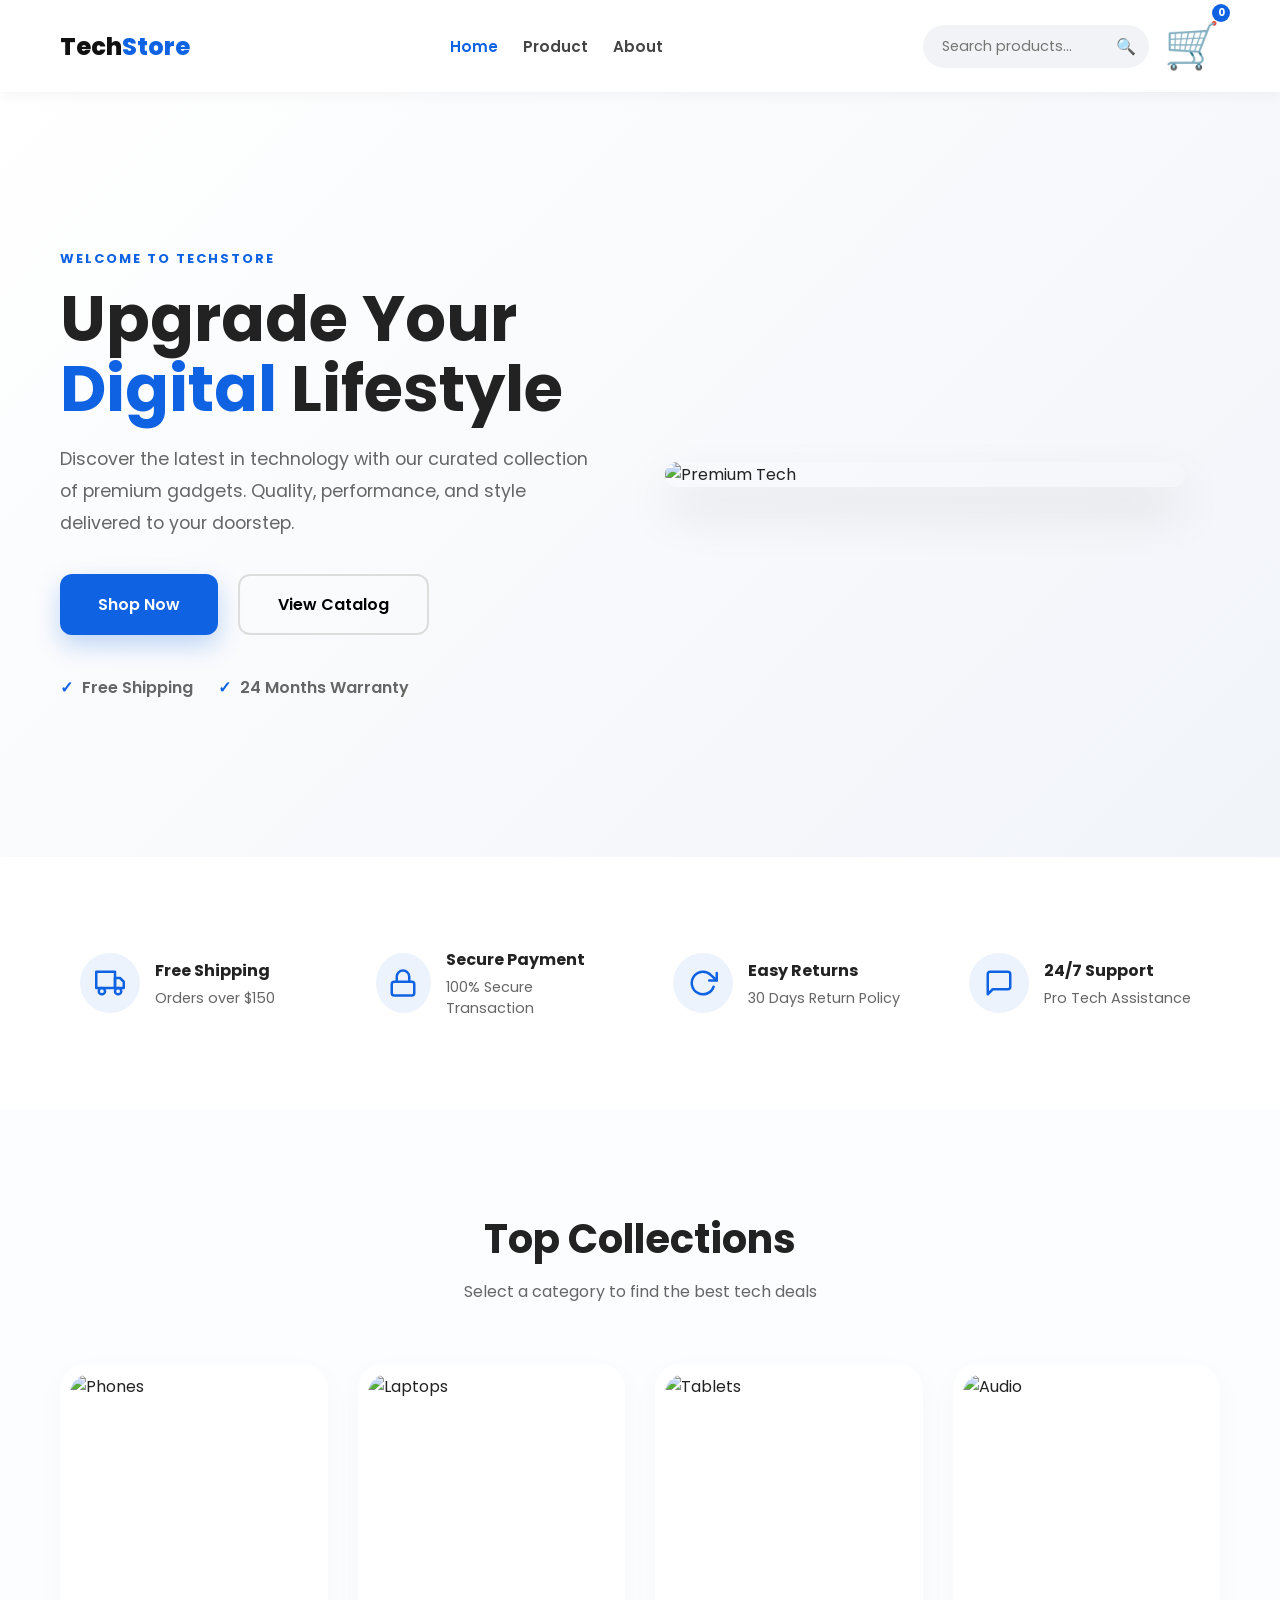
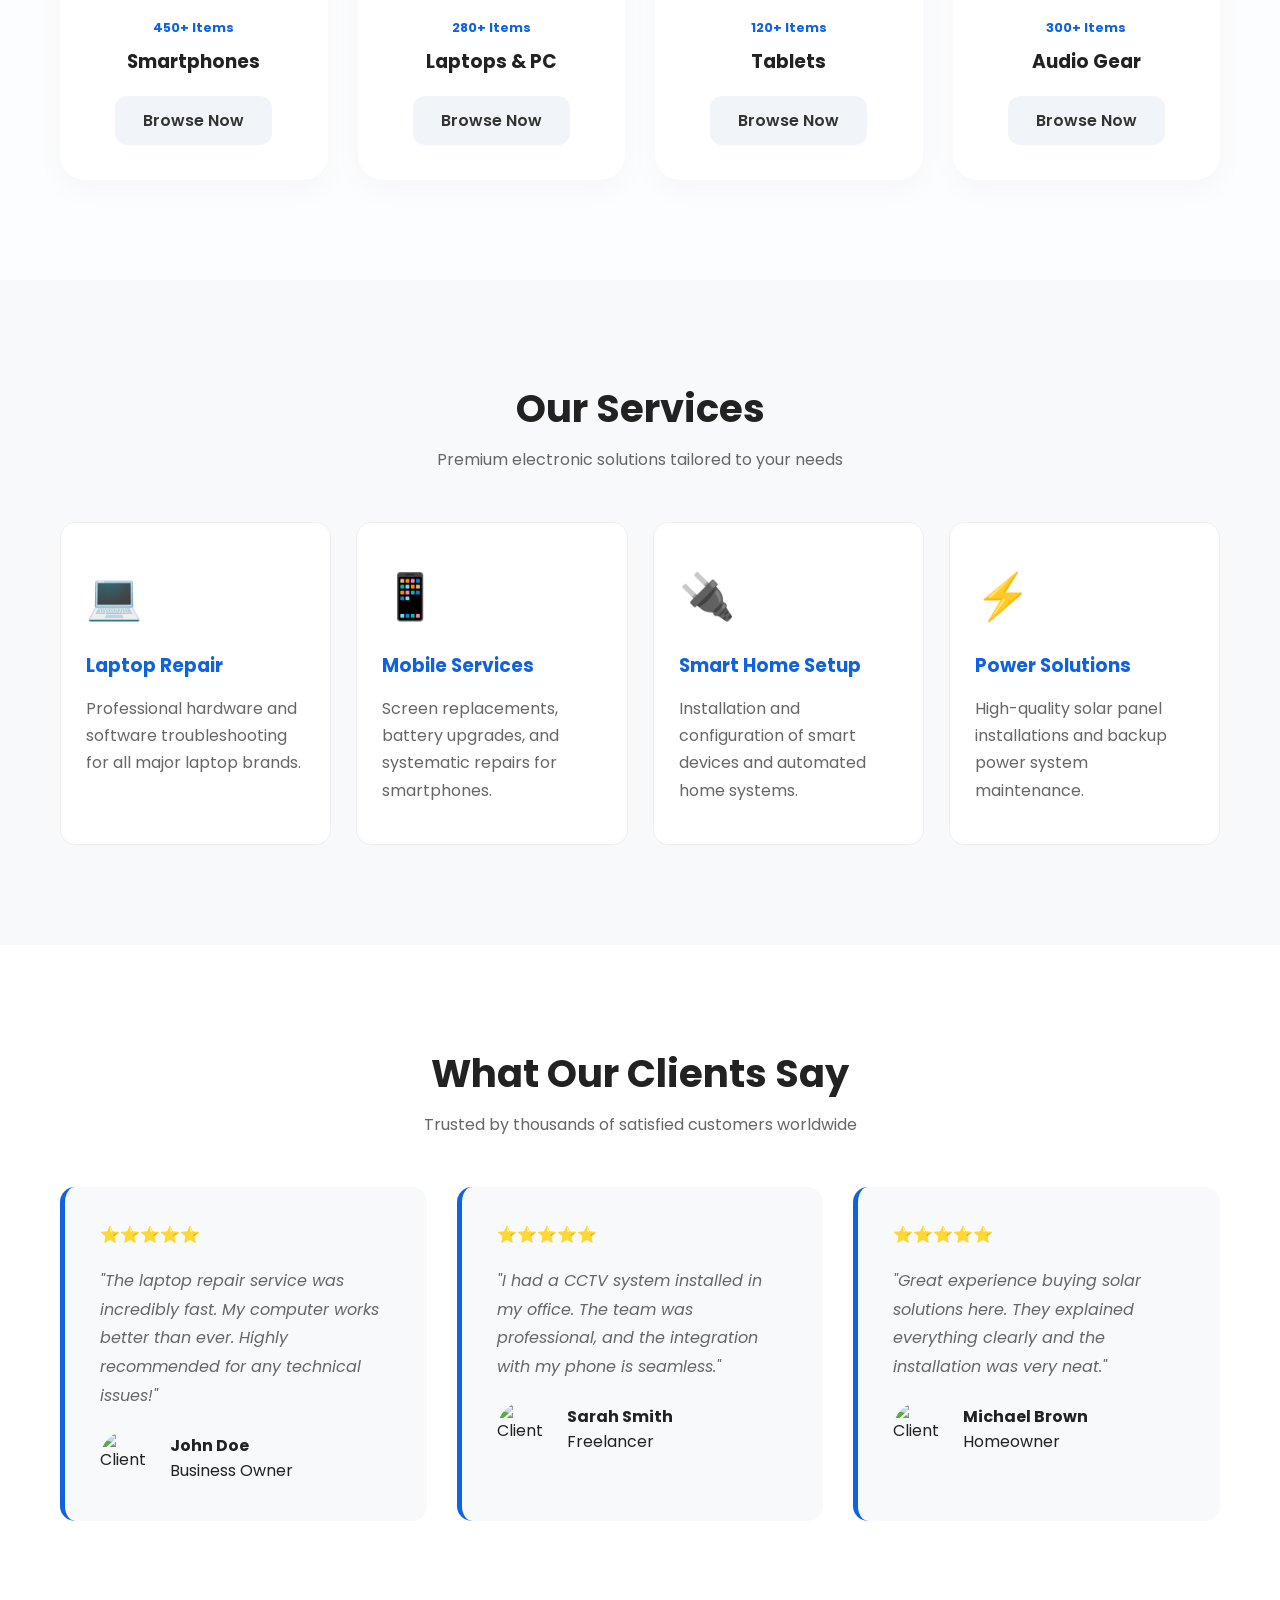
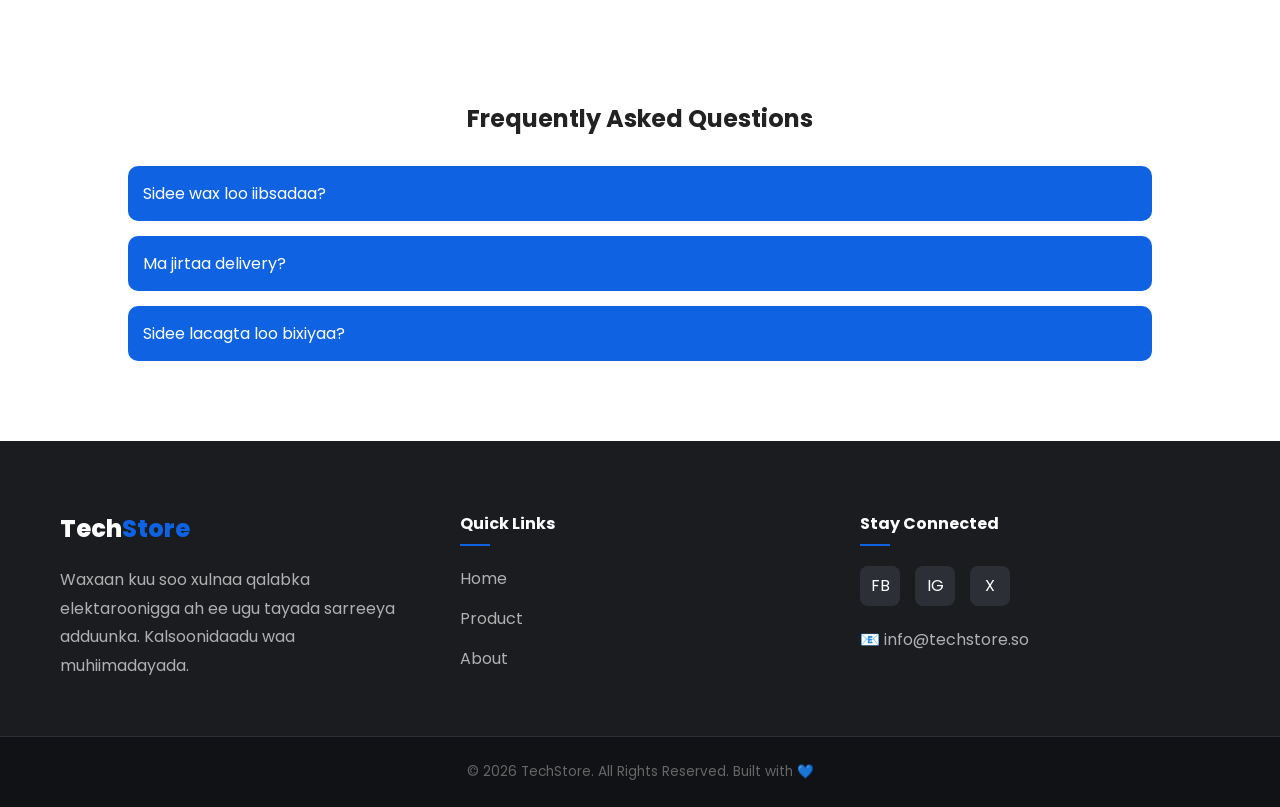
==== index.html @ 56c083ce "first project" ====
<!DOCTYPE html>
<html lang="en">
<head>
    <meta charset="UTF-8">
    <meta name="viewport" content="width=device-width, initial-scale=1.0">
    <title>Electro</title>
    <link rel="stylesheet" href="https://cdnjs.cloudflare.com/ajax/libs/font-awesome/7.0.1/css/all.min.css" integrity="sha512-2SwdPD6INVrV/lHTZbO2nodKhrnDdJK9/kg2XD1r9uGqPo1cUbujc+IYdlYdEErWNu69gVcYgdxlmVmzTWnetw==" crossorigin="anonymous" referrerpolicy="no-referrer" />
    <link rel="stylesheet" href="style.css">
</head>
<body>
    
    <!-- MAIN HEADER SECTION -->
<header class="site-header">
    <div class="container header-wrapper">
        
        <!-- Logo -->
        <div class="logo">
            <a href="#">Tech<span>Store</span></a>
        </div>

        <!-- Navigation Menu -->
        <nav class="main-nav">
            <ul class="nav-menu">
                <li><a href="index.html" class="active">Home</a></li>
                <li><a href="product.html">Product</a></li>
                <li><a href="about.html">About</a></li>
            </ul>
        </nav>

        <!-- Search and Cart Area -->
        <div class="header-actions">
            <div class="search-bar">
                <input type="text" placeholder="Search products...">
                <button type="submit" class="search-btn">🔍</button>
            </div>
            
            <a href="#" class="cart-icon">
                <span class="icon">🛒</span>
                <span class="cart-count">0</span>
            </a>
        </div>

    </div>
</header>


    <!-- HOME PAGE HERO SECTION -->
<div class="home-hero">
    <div class="container">
        <div class="hero-wrapper">
            <!-- Dhinaca Qoraalka -->
            <div class="hero-text">
                <span class="top-label">Welcome to TechStore</span>
                <h1>Upgrade Your <span class="accent">Digital</span> Lifestyle</h1>
                <p>Discover the latest in technology with our curated collection of premium gadgets. Quality, performance, and style delivered to your doorstep.</p>
                
                <div class="hero-btns">
                    <button class="btn-main">Shop Now</button>
                    <button class="btn-outline">View Catalog</button>
                </div>

                <div class="hero-features">
                    <div class="feat-item"><span>✓</span> Free Shipping</div>
                    <div class="feat-item"><span>✓</span> 24 Months Warranty</div>
                </div>
            </div>

            <!-- Dhinaca Sawirka -->
            <div class="hero-visual">
                <div class="image-bg-blob"></div>
                <img src="https://images.unsplash.com/photo-1496181133206-80ce9b88a853?auto=format&fit=crop&w=800&q=80" alt="Premium Tech" class="main-hero-img">
            </div>
        </div>
    </div>
</div>

   <!-- FEATURES SECTION -->
<section class="features-section">
    <div class="container">
        <div class="features-wrapper">
            
            <!-- Feature 1 -->
            <div class="feature-item">
                <div class="f-icon">
                    <svg viewBox="0 0 24 24" width="30" height="30" stroke="currentColor" stroke-width="2" fill="none" stroke-linecap="round" stroke-linejoin="round"><rect x="1" y="3" width="15" height="13"></rect><polygon points="16 8 20 8 23 11 23 16 16 16 16 8"></polygon><circle cx="5.5" cy="18.5" r="2.5"></circle><circle cx="18.5" cy="18.5" r="2.5"></circle></svg>
                </div>
                <div class="f-text">
                    <h4>Free Shipping</h4>
                    <p>Orders over $150</p>
                </div>
            </div>

            <!-- Feature 2 -->
            <div class="feature-item">
                <div class="f-icon">
                    <svg viewBox="0 0 24 24" width="30" height="30" stroke="currentColor" stroke-width="2" fill="none" stroke-linecap="round" stroke-linejoin="round"><rect x="3" y="11" width="18" height="11" rx="2" ry="2"></rect><path d="M7 11V7a5 5 0 0 1 10 0v4"></path></svg>
                </div>
                <div class="f-text">
                    <h4>Secure Payment</h4>
                    <p>100% Secure Transaction</p>
                </div>
            </div>

            <!-- Feature 3 -->
            <div class="feature-item">
                <div class="f-icon">
                    <svg viewBox="0 0 24 24" width="30" height="30" stroke="currentColor" stroke-width="2" fill="none" stroke-linecap="round" stroke-linejoin="round"><polyline points="23 4 23 10 17 10"></polyline><path d="M20.49 15a9 9 0 1 1-2.12-9.36L23 10"></path></svg>
                </div>
                <div class="f-text">
                    <h4>Easy Returns</h4>
                    <p>30 Days Return Policy</p>
                </div>
            </div>

            <!-- Feature 4 -->
            <div class="feature-item">
                <div class="f-icon">
                    <svg viewBox="0 0 24 24" width="30" height="30" stroke="currentColor" stroke-width="2" fill="none" stroke-linecap="round" stroke-linejoin="round"><path d="M21 15a2 2 0 0 1-2 2H7l-4 4V5a2 2 0 0 1 2-2h14a2 2 0 0 1 2 2z"></path></svg>
                </div>
                <div class="f-text">
                    <h4>24/7 Support</h4>
                    <p>Pro Tech Assistance</p>
                </div>
            </div>

        </div>
    </div>
</section>

     <!-- shope by catagores -->

     

       

     <!-- feuture products -->

<!-- PREMIUM CATEGORIES SECTION -->
<section class="premium-cats">
    <div class="container">
        <div class="cat-title-area">
            <h2 class="main-title">Top Collections</h2>
            <p>Select a category to find the best tech deals</p>
        </div>

        <div class="cat-grid-modern">
            <!-- Category 1 -->
            <div class="cat-glass-card">
                <div class="cat-img-wrap">
                    <img src="https://images.unsplash.com/photo-1511707171634-5f897ff02aa9?auto=format&fit=crop&w=500&q=80" alt="Phones">
                </div>
                <div class="cat-details">
                    <span class="cat-count">450+ Items</span>
                    <h3>Smartphones</h3>
                    <a href="#" class="cat-action-btn">Browse Now</a>
                </div>
            </div>

            <!-- Category 2 -->
            <div class="cat-glass-card active">
                <div class="cat-img-wrap">
                    <img src="https://images.unsplash.com/photo-1496181133206-80ce9b88a853?auto=format&fit=crop&w=500&q=80" alt="Laptops">
                </div>
                <div class="cat-details">
                    <span class="cat-count">280+ Items</span>
                    <h3>Laptops & PC</h3>
                    <a href="#" class="cat-action-btn">Browse Now</a>
                </div>
            </div>

            <!-- Category 3 -->
            <div class="cat-glass-card">
                <div class="cat-img-wrap">
                    <img src="https://images.unsplash.com/photo-1544244015-0df4b3ffc6b0?auto=format&fit=crop&w=500&q=80" alt="Tablets">
                </div>
                <div class="cat-details">
                    <span class="cat-count">120+ Items</span>
                    <h3>Tablets</h3>
                    <a href="#" class="cat-action-btn">Browse Now</a>
                </div>
            </div>

            <!-- Category 4 -->
            <div class="cat-glass-card">
                <div class="cat-img-wrap">
                    <img src="https://images.unsplash.com/photo-1505740420928-5e560c06d30e?auto=format&fit=crop&w=500&q=80" alt="Audio">
                </div>
                <div class="cat-details">
                    <span class="cat-count">300+ Items</span>
                    <h3>Audio Gear</h3>
                    <a href="#" class="cat-action-btn">Browse Now</a>
                </div>
            </div>
        </div>
    </div>
</section>

     <!-- services -->
      <section class="services-section">
    <div class="container">
        <h2 class="section-title">Our Services</h2>
        <p class="section-subtitle">Premium electronic solutions tailored to your needs</p>

        <div class="services-grid">
            <!-- Service 1 -->
            <div class="service-card">
                <div class="icon">💻</div>
                <h3>Laptop Repair</h3>
                <p>Professional hardware and software troubleshooting for all major laptop brands.</p>
            </div>

            <!-- Service 2 -->
            <div class="service-card">
                <div class="icon">📱</div>
                <h3>Mobile Services</h3>
                <p>Screen replacements, battery upgrades, and systematic repairs for smartphones.</p>
            </div>

            <!-- Service 3 -->
            <div class="service-card">
                <div class="icon">🔌</div>
                <h3>Smart Home Setup</h3>
                <p>Installation and configuration of smart devices and automated home systems.</p>
            </div>

            <!-- Service 4 -->
            <div class="service-card">
                <div class="icon">⚡</div>
                <h3>Power Solutions</h3>
                <p>High-quality solar panel installations and backup power system maintenance.</p>
            </div>
        </div>
    </div>
</section>

 <!-- testmonials -->
  <section class="testimonials-section">
    <div class="container">
        <h2 class="section-title">What Our Clients Say</h2>
        <p class="section-subtitle">Trusted by thousands of satisfied customers worldwide</p>

        <div class="testimonials-grid">
            <!-- Testimonial 1 -->
            <div class="testimonial-card">
                <div class="stars">⭐⭐⭐⭐⭐</div>
                <p class="feedback">"The laptop repair service was incredibly fast. My computer works better than ever. Highly recommended for any technical issues!"</p>
                <div class="client-info">
                    <img src="https://ui-avatars.com/api/?name=John+Doe&background=0d6efd&color=fff" alt="Client">
                    <div>
                        <h4>John Doe</h4>
                        <span>Business Owner</span>
                    </div>
                </div>
            </div>

            <!-- Testimonial 2 -->
            <div class="testimonial-card">
                <div class="stars">⭐⭐⭐⭐⭐</div>
                <p class="feedback">"I had a CCTV system installed in my office. The team was professional, and the integration with my phone is seamless."</p>
                <div class="client-info">
                    <img src="https://ui-avatars.com/api/?name=Sarah+Smith&background=0d6efd&color=fff" alt="Client">
                    <div>
                        <h4>Sarah Smith</h4>
                        <span>Freelancer</span>
                    </div>
                </div>
            </div>

            <!-- Testimonial 3 -->
            <div class="testimonial-card">
                <div class="stars">⭐⭐⭐⭐⭐</div>
                <p class="feedback">"Great experience buying solar solutions here. They explained everything clearly and the installation was very neat."</p>
                <div class="client-info">
                    <img src="https://ui-avatars.com/api/?name=Michael+Brown&background=0d6efd&color=fff" alt="Client">
                    <div>
                        <h4>Michael Brown</h4>
                        <span>Homeowner</span>
                    </div>
                </div>
            </div>
        </div>
    </div>
</section>


     <!-- FAQ -->

     <section class="faq">
  <h2>Frequently Asked Questions</h2>

  <div class="faq-item">
    <button class="faq-question">Sidee wax loo iibsadaa?</button>
    <div class="faq-answer">
      <p>Waxaad dooranaysaa product, kadibna riixdaa "Add to Cart" oo raac steps-ka.</p>
    </div>
  </div>

  <div class="faq-item">
    <button class="faq-question">Ma jirtaa delivery?</button>
    <div class="faq-answer">
      <p>Haa, waxaan bixinaa delivery gudaha dalka oo dhan.</p>
    </div>
  </div>

  <div class="faq-item">
    <button class="faq-question">Sidee lacagta loo bixiyaa?</button>
    <div class="faq-answer">
      <p>Waxaad ku bixin kartaa EVC Plus, Zaad ama Sahal.</p>
    </div>
  </div>
</section>

     <!-- foooter -->

<!-- MAIN FOOTER SECTION -->
<footer class="site-footer">
    <div class="container footer-wrapper">
        
        <!-- Column 1: Brand Info -->
        <div class="footer-column brand-info">
            <div class="logo">
                <a href="#home">Tech<span>Store</span></a>
            </div>
            <p>Waxaan kuu soo xulnaa qalabka elektaroonigga ah ee ugu tayada sarreeya adduunka. Kalsoonidaadu waa muhiimadayada.</p>
        </div>

        <!-- Column 2: Navigation Menu (Shaqaynaya) -->
        <div class="footer-column">
            <h4>Quick Links</h4>
            <ul class="footer-nav">
                <li><a href="index.html">Home</a></li>
                <li><a href="product.html">Product</a></li>
                <li><a href="about.html">About</a></li>
            </ul>
        </div>

        <!-- Column 3: Contact & Newsletter -->
        <div class="footer-column">
            <h4>Stay Connected</h4>
            <div class="social-links">
                <a href="#" title="Facebook">FB</a>
                <a href="#" title="Instagram">IG</a>
                <a href="#" title="Twitter">X</a>
            </div>
            <p class="email-text">📧 info@techstore.so</p>
        </div>

    </div>

    <!-- Copyright Area -->
    <div class="footer-bottom">
        <div class="container">
            <p>&copy; 2026 TechStore. All Rights Reserved. Built with 💙</p>
        </div>
    </div>
</footer>


</body>
</html>
---- style.css ----
/* ===================== GOOGLE FONT ===================== */

@import url('https://fonts.googleapis.com/css2?family=Poppins:wght@300;400;500;600;700;800&display=swap');

/* ===================== GLOBAL ===================== */

*{
    margin: 0;
    padding: 0;
    box-sizing: border-box;
    font-family: 'Poppins', sans-serif;
}

body{
    background: #fff;
    overflow-x: hidden;
    color: #222;
}

.container{
    width: 100%;
    max-width: 1200px;
    margin: auto;
    padding: 0 20px;
}

img{
    max-width: 100%;
    display: block;
}

/* HEADER */

.site-header{
    background: #fff;
    box-shadow: 0 2px 15px rgba(0,0,0,0.05);
    padding: 12px 0;
    position: sticky;
    top: 0;
    z-index: 1000;
}

.header-wrapper{
    display: flex;
    align-items: center;
    justify-content: space-between;
    gap: 15px;
}

.logo a{
    text-decoration: none;
    font-size: 1.5rem;
    font-weight: 800;
    color: #111;
}

.logo span{
    color: rgb(15, 99, 227);
}

/* NAVIGATION */

.nav-menu{
    display: flex;
    align-items: center;
    gap: 25px;
    list-style: none;
}

.nav-menu a{
    text-decoration: none;
    color: #444;
    font-size: 0.95rem;
    font-weight: 600;
    transition: 0.3s;
}

.nav-menu a:hover,
.nav-menu a.active{
    color: rgb(15, 99, 227);
}

/* HEADER ACTIONS */

.header-actions{
    display: flex;
    align-items: center;
    gap: 15px;
}

/* SEARCH BAR */

.search-bar{
    display: flex;
    align-items: center;
    background: #f1f3f6;
    border-radius: 50px;
    padding: 4px 12px;
    border: 1px solid transparent;
    transition: 0.3s;
}

.search-bar:focus-within{
    background: #fff;
    border-color: rgb(15, 99, 227);
}

.search-bar input{
    border: none;
    outline: none;
    background: transparent;
    width: 180px;
    padding: 6px;
    font-size: 0.9rem;
}

.search-btn{
    border: none;
    background: transparent;
    cursor: pointer;
    font-size: 1rem;
}

/* CART */

.cart-icon{
    position: relative;
    text-decoration: none;
    font-size: 1.2rem;
}

.cart-count{
    position: absolute;
    top: -8px;
    right: -10px;
    width: 18px;
    height: 18px;
    border-radius: 50%;
    background: rgb(15, 99, 227);
    color: #fff;
    font-size: 0.65rem;
    display: flex;
    align-items: center;
    justify-content: center;
    font-weight: bold;
}

/* ===================== HERO SECTION ===================== */

.home-hero{
    background: linear-gradient(135deg,#ffffff 0%,#f1f4f9 100%);
    padding: 70px 0;
    min-height: 85vh;
    display: flex;
    align-items: center;
}

.hero-wrapper{
    display: flex;
    align-items: center;
    justify-content: space-between;
    gap: 50px;
}

.hero-text{
    flex: 1;
}

.top-label{
    color: rgb(15, 99, 227);
    text-transform: uppercase;
    letter-spacing: 2px;
    font-weight: 700;
    font-size: 13px;
    margin-bottom: 15px;
    display: block;
}

.hero-text h1{
    font-size: 4rem;
    line-height: 1.1;
    margin-bottom: 20px;
}

.hero-text h1 .accent{
    color: rgb(15, 99, 227);
}

.hero-text p{
    color: #666;
    font-size: 1.1rem;
    line-height: 1.8;
    margin-bottom: 35px;
    max-width: 550px;
}

/* BUTTONS */

.hero-btns{
    display: flex;
    gap: 20px;
    margin-bottom: 40px;
}

.btn-main,
.btn-outline{
    padding: 16px 38px;
    border-radius: 12px;
    font-size: 16px;
    font-weight: 600;
    cursor: pointer;
    transition: 0.3s;
}

.btn-main{
    background: rgb(15, 99, 227);
    color: #fff;
    border: none;
    box-shadow: 0 10px 25px rgba(15,99,227,0.25);
}

.btn-main:hover{
    transform: translateY(-5px);
}

.btn-outline{
    border: 2px solid #ddd;
    background: transparent;
}

.btn-outline:hover{
    border-color: rgb(15, 99, 227);
    color: rgb(15, 99, 227);
}

/* FEATURES */

.hero-features{
    display: flex;
    gap: 25px;
    flex-wrap: wrap;
}

.feat-item{
    color: #666;
    font-weight: 600;
}

.feat-item span{
    color: rgb(15, 99, 227);
    margin-right: 5px;
}

/* HERO IMAGE */

.hero-visual{
    flex: 1;
}

.main-hero-img{
    width: 100%;
    max-width: 520px;
    border-radius: 25px;
    box-shadow: 0 25px 50px rgba(0,0,0,0.1);
}

/* ===================== FEATURES SECTION ===================== */

.features-section{
    padding: 70px 0;
    background: #fff;
}

.features-wrapper{
    display: grid;
    grid-template-columns: repeat(auto-fit,minmax(240px,1fr));
    gap: 25px;
}

.feature-item{
    display: flex;
    align-items: center;
    gap: 15px;
    padding: 20px;
    border-radius: 15px;
    transition: 0.3s;
}

.feature-item:hover{
    background: #f8f9fc;
}

.f-icon{
    width: 60px;
    height: 60px;
    border-radius: 50%;
    background: rgba(15,99,227,0.08);
    color: rgb(15, 99, 227);
    display: flex;
    align-items: center;
    justify-content: center;
    font-size: 22px;
    transition: 0.3s;
}

.feature-item:hover .f-icon{
    background: rgb(15, 99, 227);
    color: #fff;
}

.f-text h4{
    margin-bottom: 5px;
    font-size: 1rem;
}

.f-text p{
    color: #666;
    font-size: 0.9rem;
}

/* ===================== CATEGORIES ===================== */

.premium-cats{
    padding: 100px 0;
    background: #fcfdfe;
}

.cat-title-area{
    text-align: center;
    margin-bottom: 60px;
}

.main-title{
    font-size: 2.5rem;
    margin-bottom: 10px;
}

.cat-title-area p{
    color: #666;
}

.cat-grid-modern{
    display: grid;
    grid-template-columns: repeat(auto-fit,minmax(260px,1fr));
    gap: 30px;
}

.cat-glass-card{
    background: #fff;
    border-radius: 25px;
    overflow: hidden;
    padding: 10px;
    transition: 0.4s;
    box-shadow: 0 10px 30px rgba(0,0,0,0.03);
}

.cat-glass-card:hover{
    transform: translateY(-10px);
}

.cat-img-wrap{
    height: 220px;
    overflow: hidden;
    border-radius: 20px;
}

.cat-img-wrap img{
    width: 100%;
    height: 100%;
    object-fit: cover;
    transition: 0.5s;
}

.cat-glass-card:hover img{
    transform: scale(1.1);
}

.cat-details{
    padding: 25px 15px;
    text-align: center;
}

.cat-count{
    color: rgb(15, 99, 227);
    font-size: 0.8rem;
    font-weight: 700;
    display: block;
    margin-bottom: 10px;
}

.cat-details h3{
    margin-bottom: 20px;
}

.cat-action-btn{
    display: inline-block;
    padding: 12px 28px;
    border-radius: 12px;
    background: #f1f5f9;
    color: #333;
    text-decoration: none;
    font-weight: 600;
    transition: 0.3s;
}

.cat-glass-card:hover .cat-action-btn{
    background: rgb(15, 99, 227);
    color: #fff;
}

/* ===================== SERVICES ===================== */

.services-section{
    padding: 100px 0;
    background: #f8f9fa;
}

.section-title{
    text-align: center;
    font-size: 2.4rem;
    margin-bottom: 10px;
}

.section-subtitle{
    text-align: center;
    color: #666;
    margin-bottom: 50px;
}

.services-grid{
    display: grid;
    grid-template-columns: repeat(auto-fit,minmax(260px,1fr));
    gap: 25px;
}

.service-card{
    background: #fff;
    padding: 40px 25px;
    border-radius: 15px;
    transition: 0.3s;
    border: 1px solid #eee;
}

.service-card:hover{
    transform: translateY(-10px);
    border-color: rgb(15, 99, 227);
}

.icon{
    font-size: 45px;
    margin-bottom: 20px;
}

.service-card h3{
    color: rgb(15, 99, 227);
    margin-bottom: 15px;
}

.service-card p{
    color: #666;
    line-height: 1.7;
}

/* ===================== FAQ ===================== */

.faq{
    width: 80%;
    margin: 80px auto;
}

.faq h2{
    text-align: center;
    margin-bottom: 30px;
}

.faq-item{
    margin-bottom: 15px;
    overflow: hidden;
    border-radius: 10px;
}

.faq-question{
    width: 100%;
    padding: 15px;
    border: none;
    background: rgb(15, 99, 227);
    color: #fff;
    text-align: left;
    cursor: pointer;
    font-size: 1rem;
}

.faq-answer{
    max-height: 0;
    overflow: hidden;
    background: #f1f1f1;
    transition: 0.4s;
    padding: 0 15px;
}

.faq-answer p{
    padding: 15px 0;
}

/* ===================== TESTIMONIALS ===================== */

.testimonials-section{
    padding: 100px 0;
}

.testimonials-grid{
    display: grid;
    grid-template-columns: repeat(auto-fit,minmax(300px,1fr));
    gap: 30px;
}

.testimonial-card{
    background: #f8f9fa;
    padding: 35px;
    border-radius: 15px;
    border-left: 5px solid rgb(15, 99, 227);
    transition: 0.3s;
}

.testimonial-card:hover{
    transform: translateY(-10px);
}

.feedback{
    line-height: 1.8;
    color: #666;
    margin: 20px 0;
    font-style: italic;
}

.client-info{
    display: flex;
    align-items: center;
    gap: 15px;
}

.client-info img{
    width: 55px;
    height: 55px;
    border-radius: 50%;
    object-fit: cover;
}

/* ===================== FOOTER ===================== */

.site-footer{
    background: #1a1c20;
    color: #fff;
    padding-top: 70px;
}

.footer-wrapper{
    display: grid;
    grid-template-columns: repeat(auto-fit,minmax(250px,1fr));
    gap: 40px;
    padding-bottom: 50px;
}

.footer-column .logo a{
    color: #fff;
}

.footer-column p{
    color: #b0b0b0;
    line-height: 1.8;
    margin-top: 20px;
}

.footer-column h4{
    margin-bottom: 20px;
    position: relative;
    padding-bottom: 10px;
}

.footer-column h4::after{
    content: '';
    position: absolute;
    left: 0;
    bottom: 0;
    width: 30px;
    height: 2px;
    background: rgb(15, 99, 227);
}

.footer-nav{
    list-style: none;
}

.footer-nav li{
    margin-bottom: 15px;
}

.footer-nav a{
    color: #b0b0b0;
    text-decoration: none;
    transition: 0.3s;
}

.footer-nav a:hover{
    color: rgb(15, 99, 227);
}

.social-links{
    display: flex;
    gap: 15px;
    margin-bottom: 20px;
}

.social-links a{
    width: 40px;
    height: 40px;
    background: #2c2f36;
    color: #fff;
    display: flex;
    align-items: center;
    justify-content: center;
    border-radius: 8px;
    text-decoration: none;
    transition: 0.3s;
}

.social-links a:hover{
    background: rgb(15, 99, 227);
}

.footer-bottom{
    background: #111215;
    text-align: center;
    padding: 25px 0;
    border-top: 1px solid #2c2f36;
}

.footer-bottom p{
    color: #666;
    font-size: 0.85rem;
}

/* ===================== RESPONSIVE ===================== */

@media(max-width:992px){

    .hero-wrapper{
        flex-direction: column;
        text-align: center;
    }

    .hero-btns,
    .hero-features{
        justify-content: center;
    }

    .hero-text h1{
        font-size: 3rem;
    }
}

@media(max-width:768px){

    .nav-menu{
        display: none;
    }

    .search-bar input{
        width: 120px;
    }

    .hero-text h1{
        font-size: 2.4rem;
    }

    .hero-btns{
        flex-direction: column;
    }

    .main-title,
    .section-title{
        font-size: 2rem;
    }

    .faq{
        width: 95%;
    }

    .footer-wrapper{
        text-align: center;
    }

    .social-links{
        justify-content: center;
    }

    .footer-column h4::after{
        left: 50%;
        transform: translateX(-50%);
    }
}
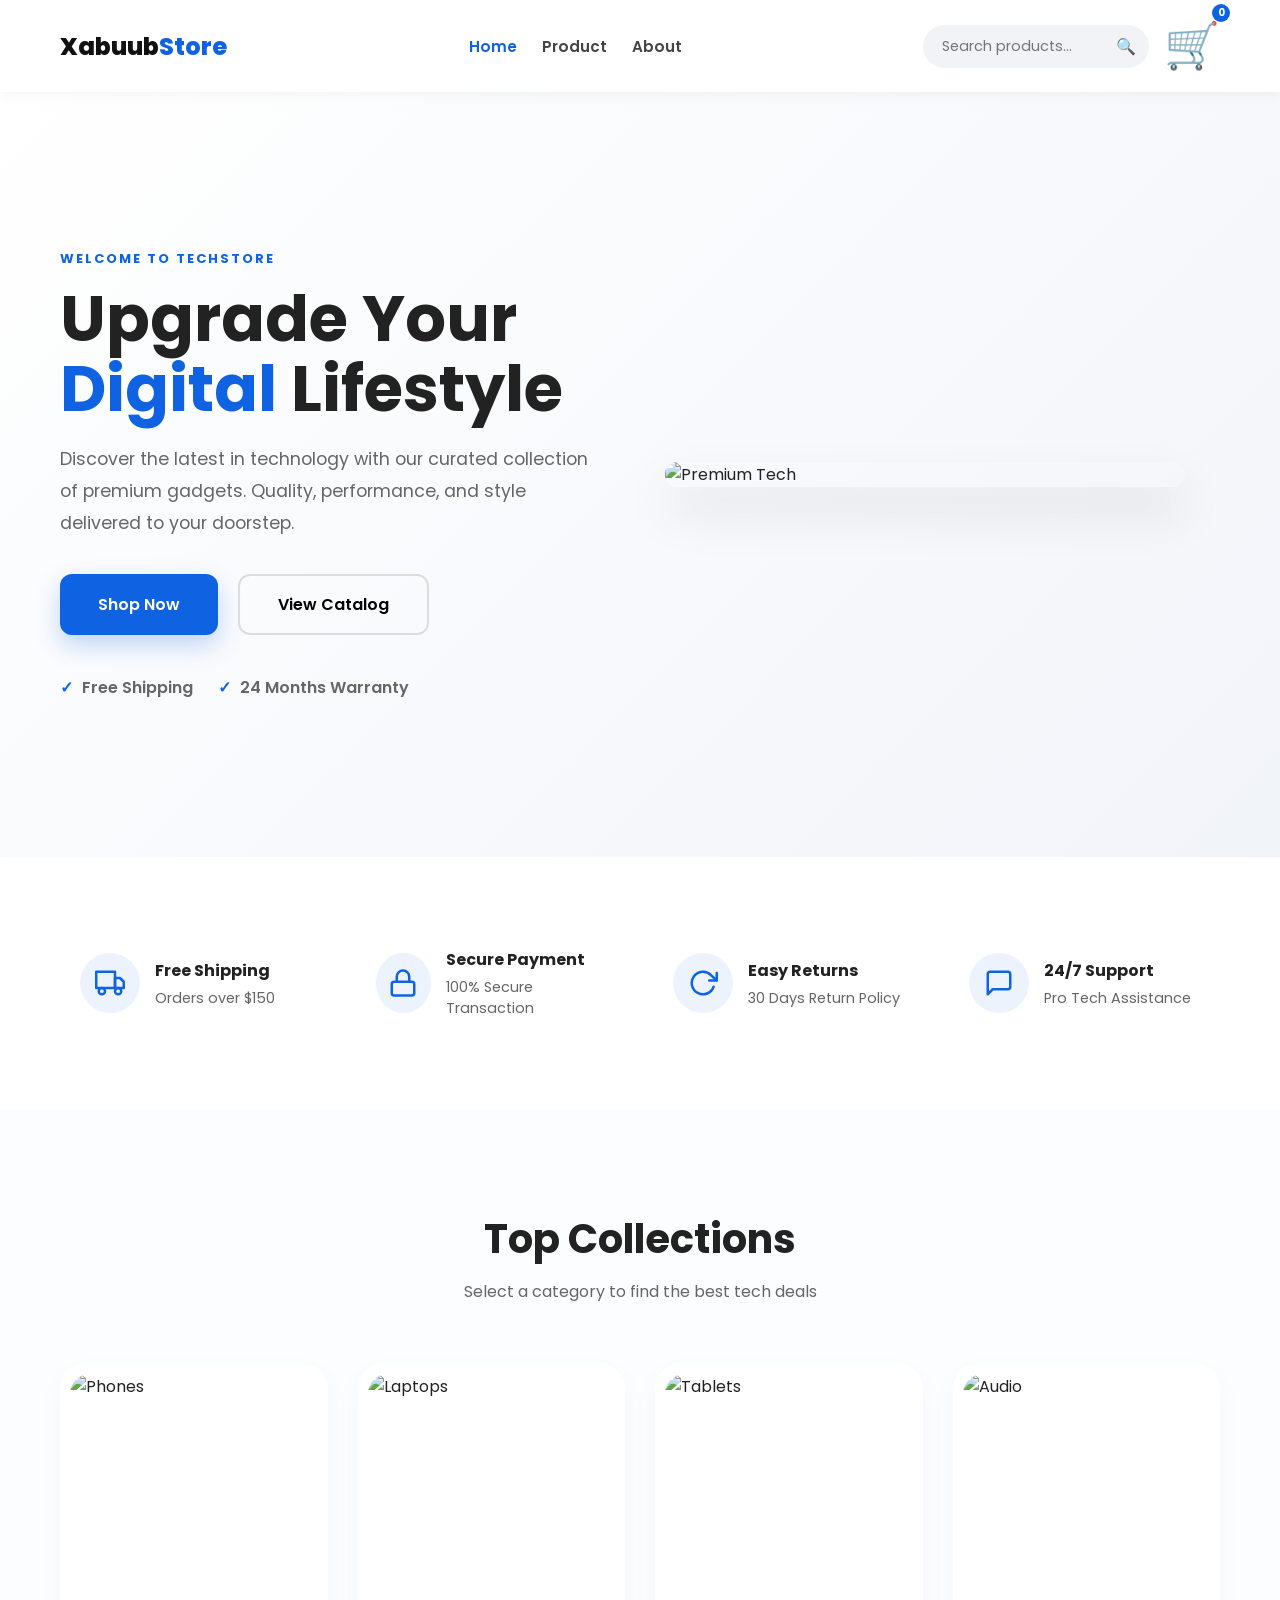
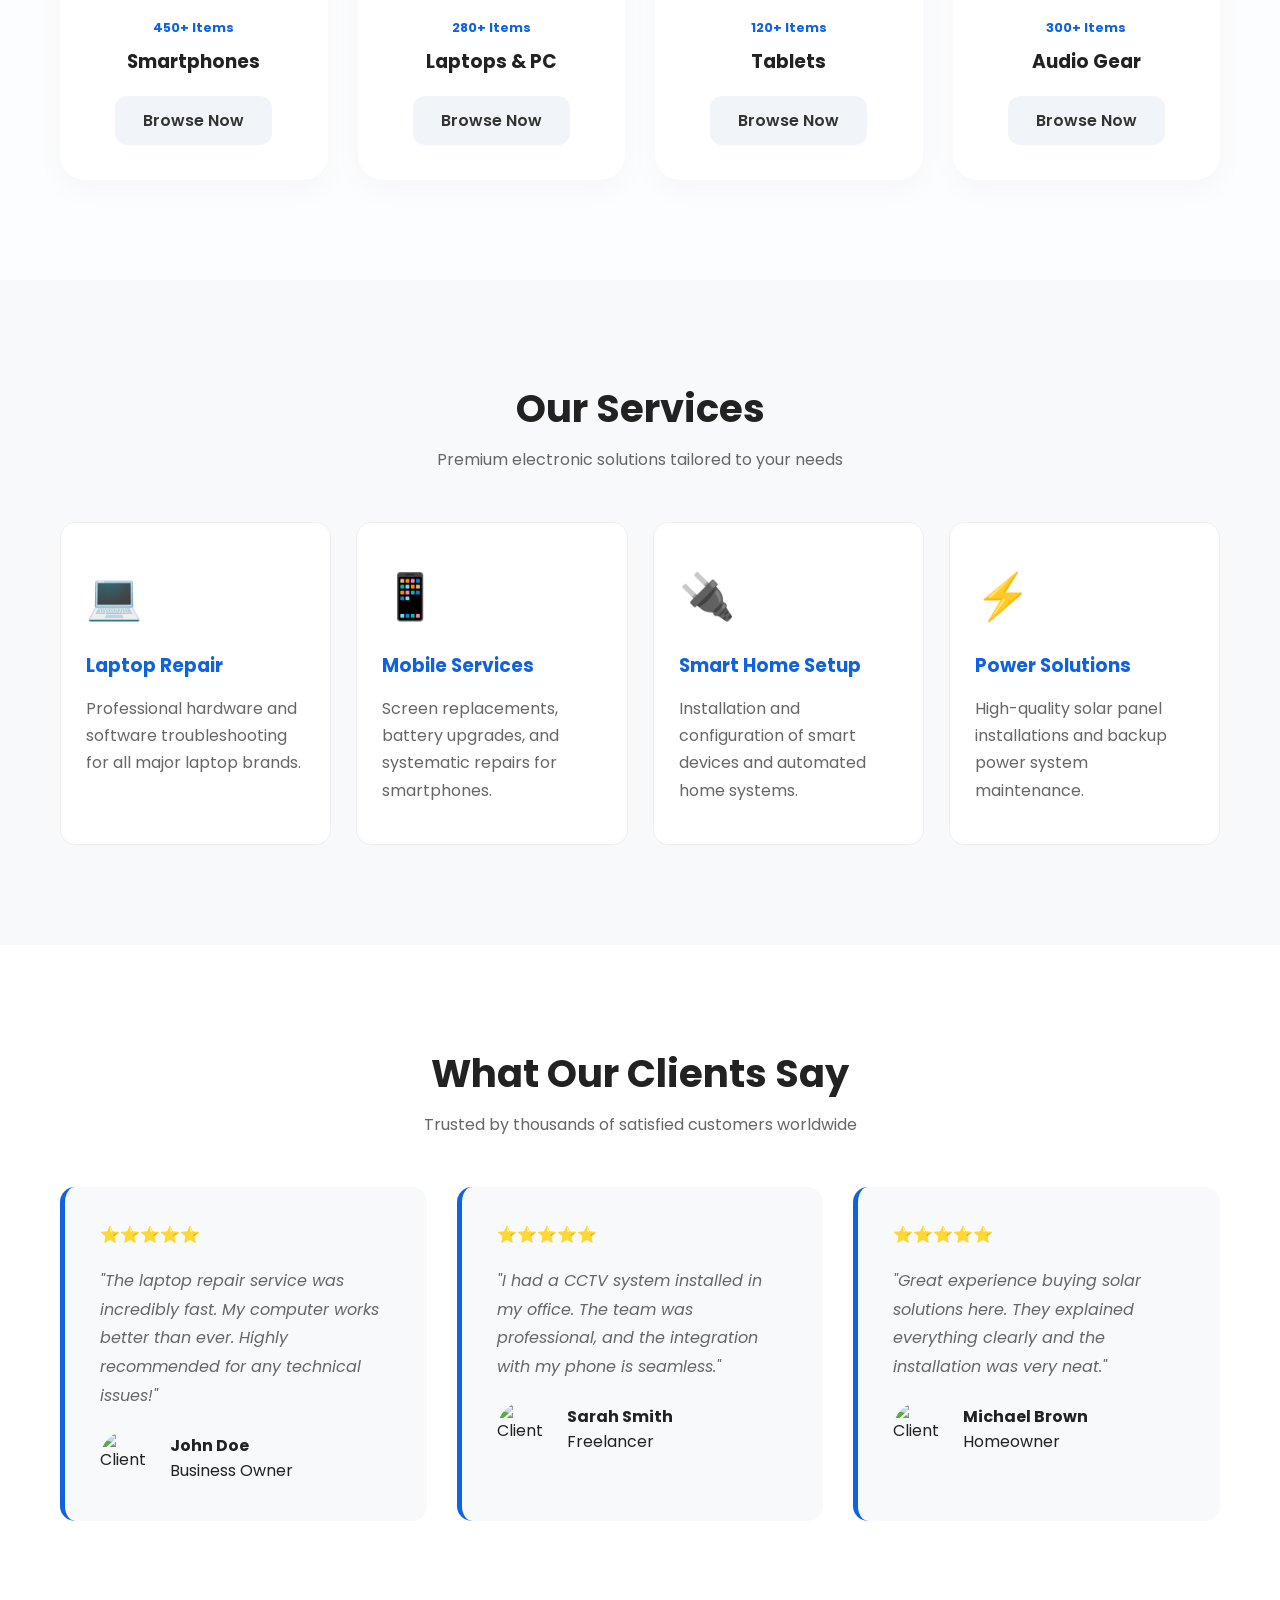
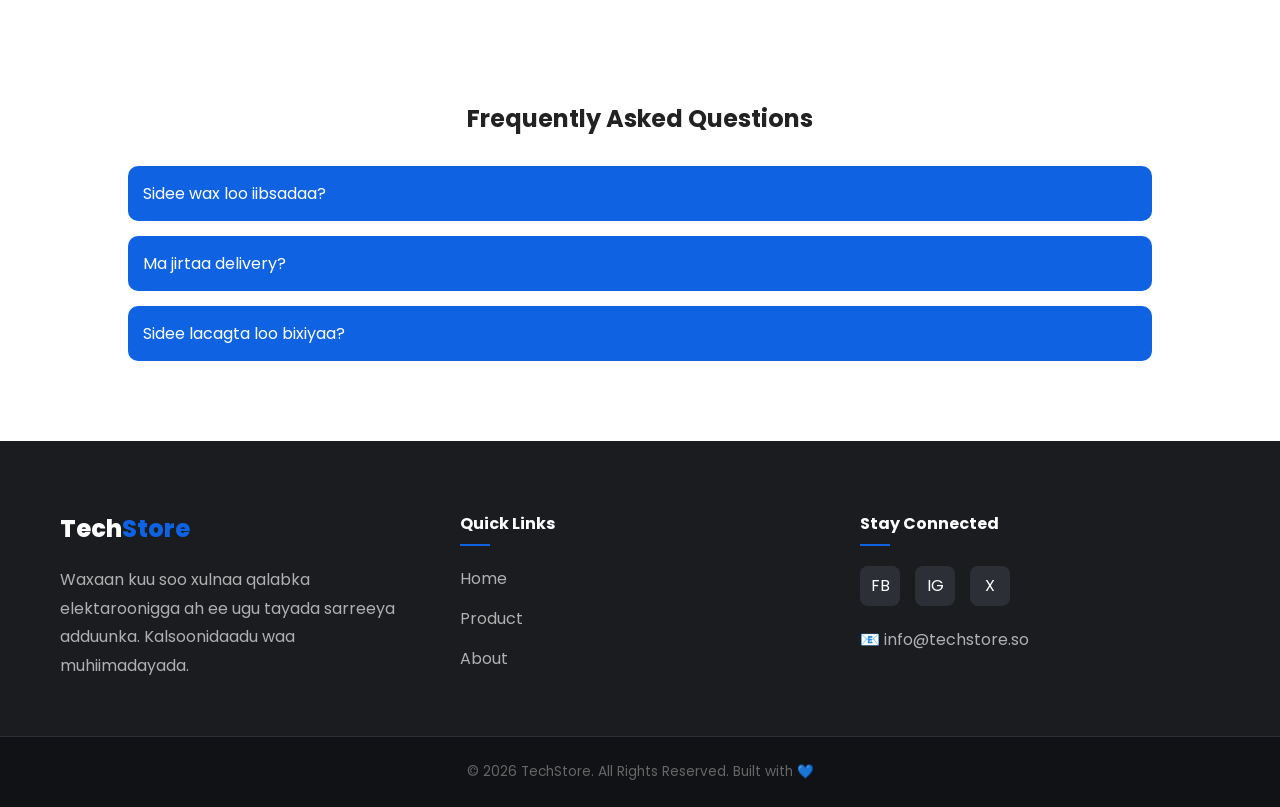
==== commit ba4bb389: "magaca shirkada ayaan badely" ====
--- a/index.html
+++ b/index.html
@@ -15,7 +15,7 @@
         
         <!-- Logo -->
         <div class="logo">
-            <a href="#">Tech<span>Store</span></a>
+            <a href="#">Xabuub<span>Store</span></a>
         </div>
 
         <!-- Navigation Menu -->
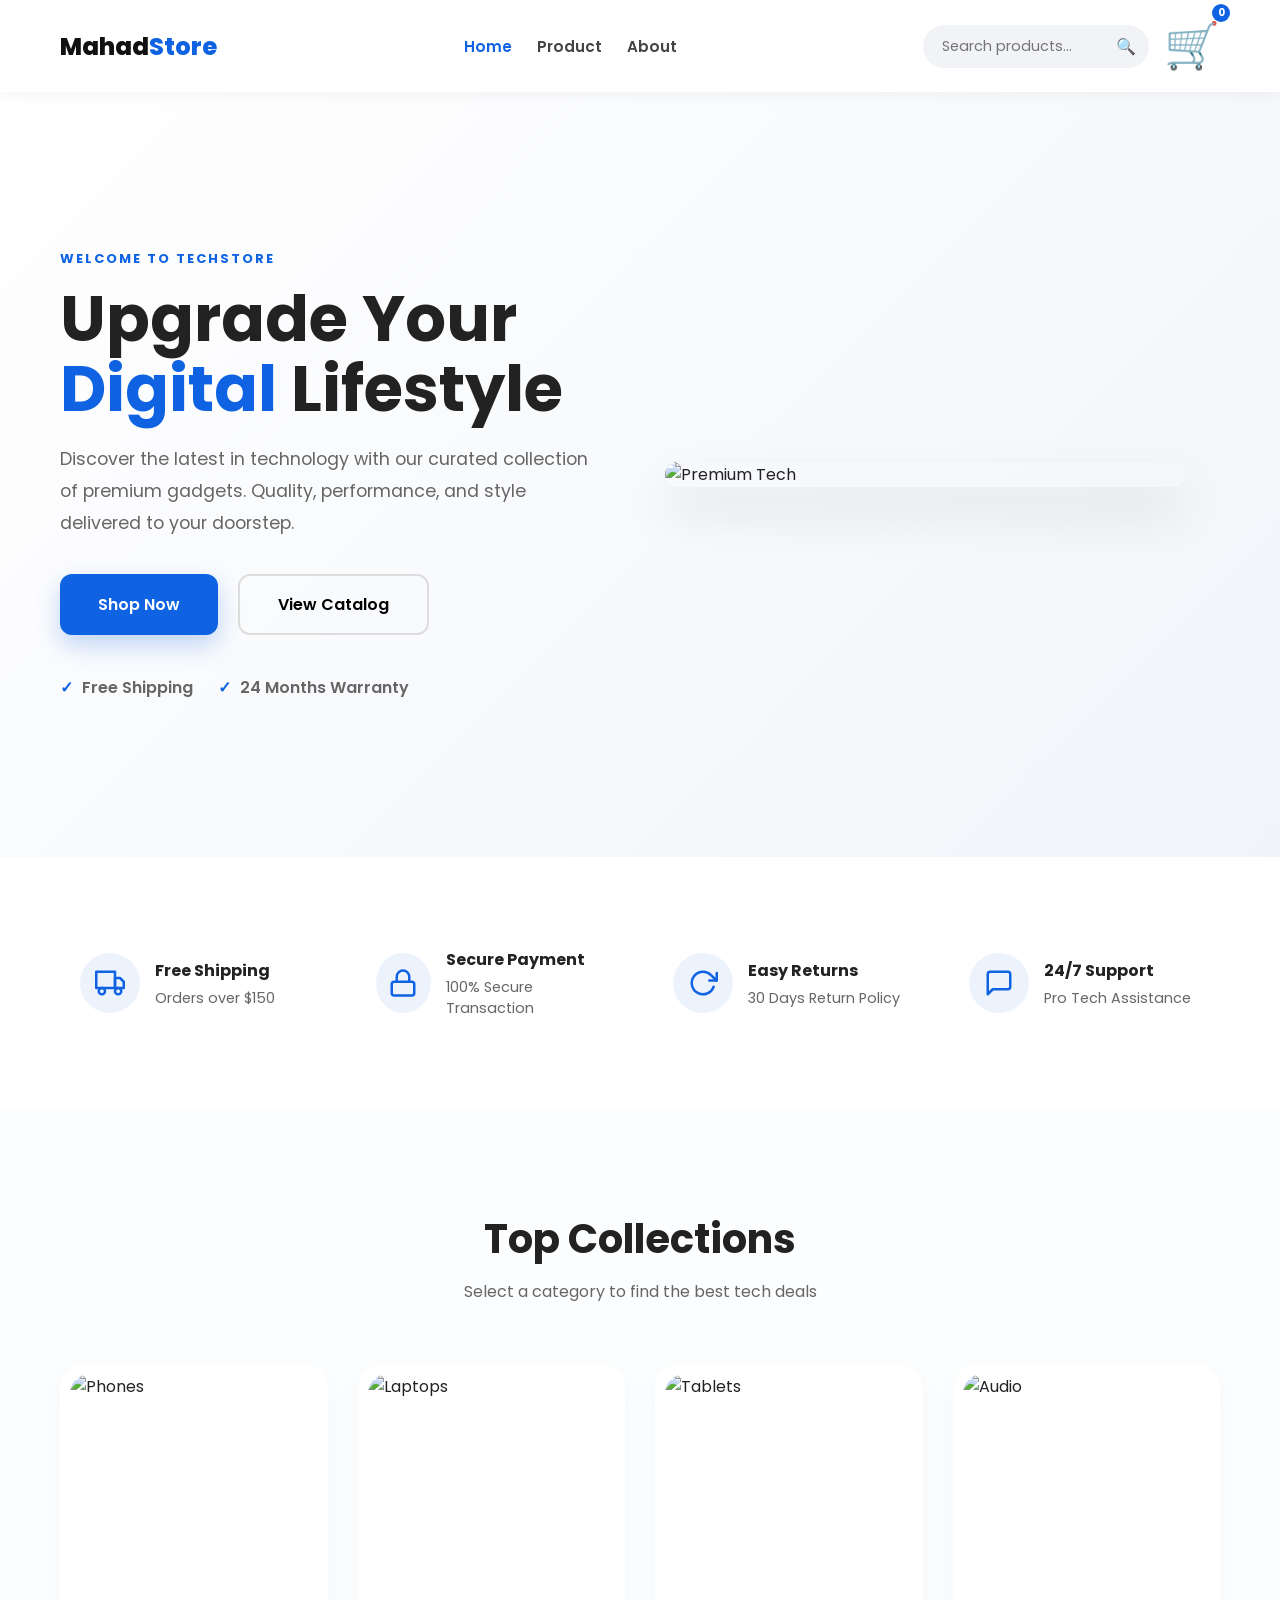
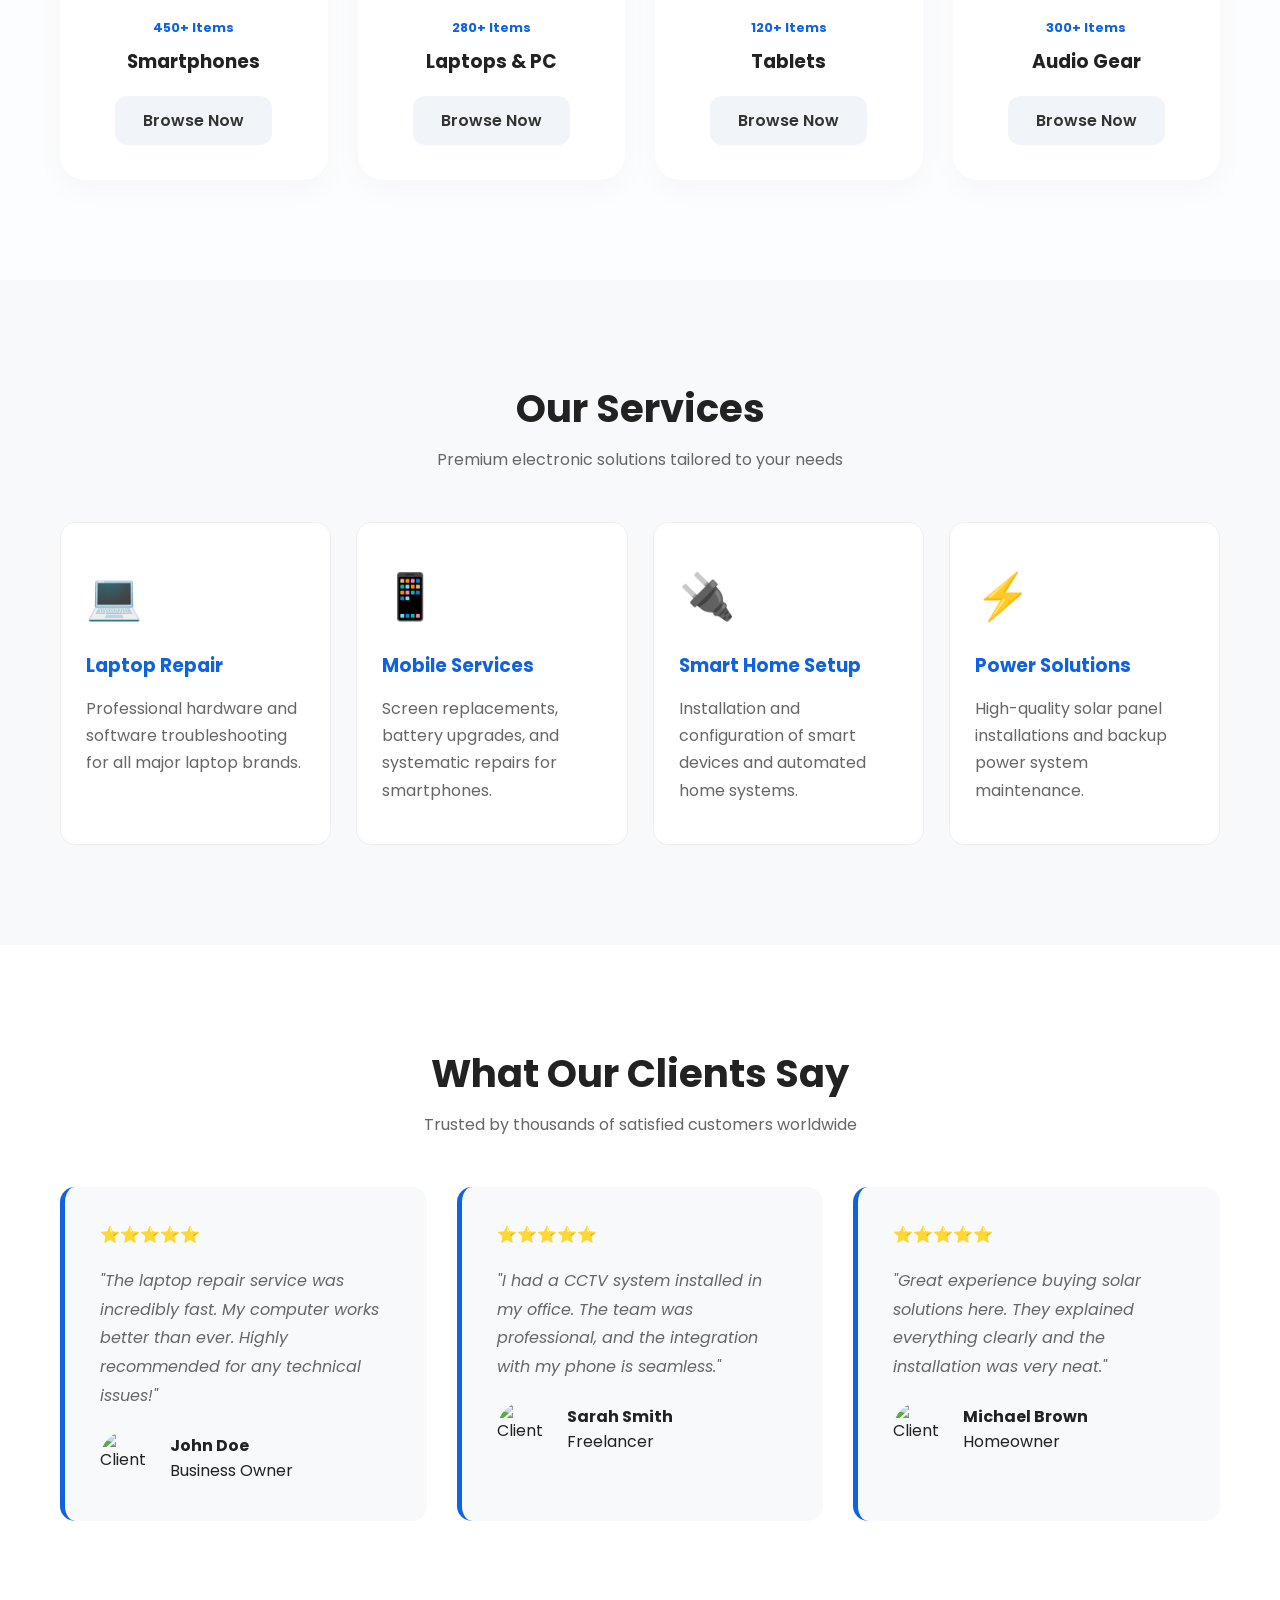
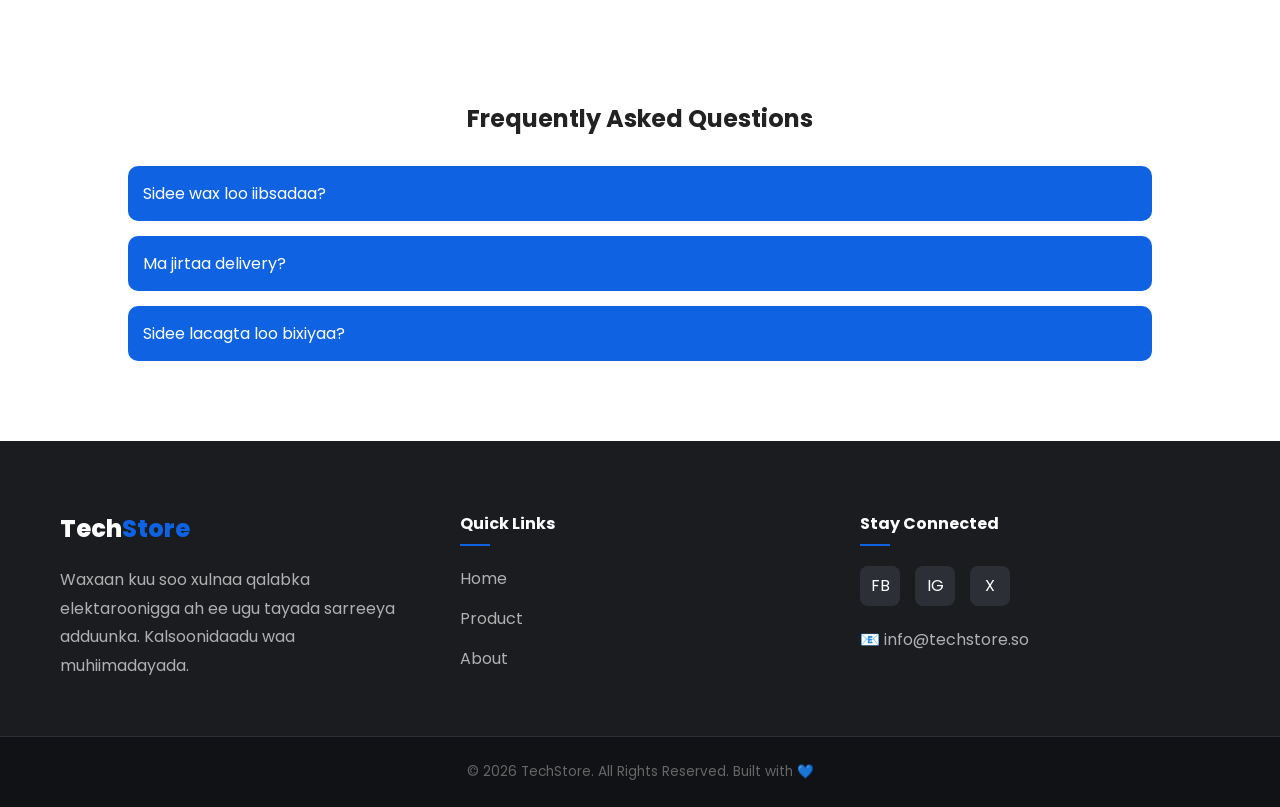
==== commit 42d7d3d3: "mahad ayaan ka dhigey" ====
--- a/index.html
+++ b/index.html
@@ -15,7 +15,7 @@
         
         <!-- Logo -->
         <div class="logo">
-            <a href="#">Xabuub<span>Store</span></a>
+            <a href="#">Mahad<span>Store</span></a>
         </div>
 
         <!-- Navigation Menu -->
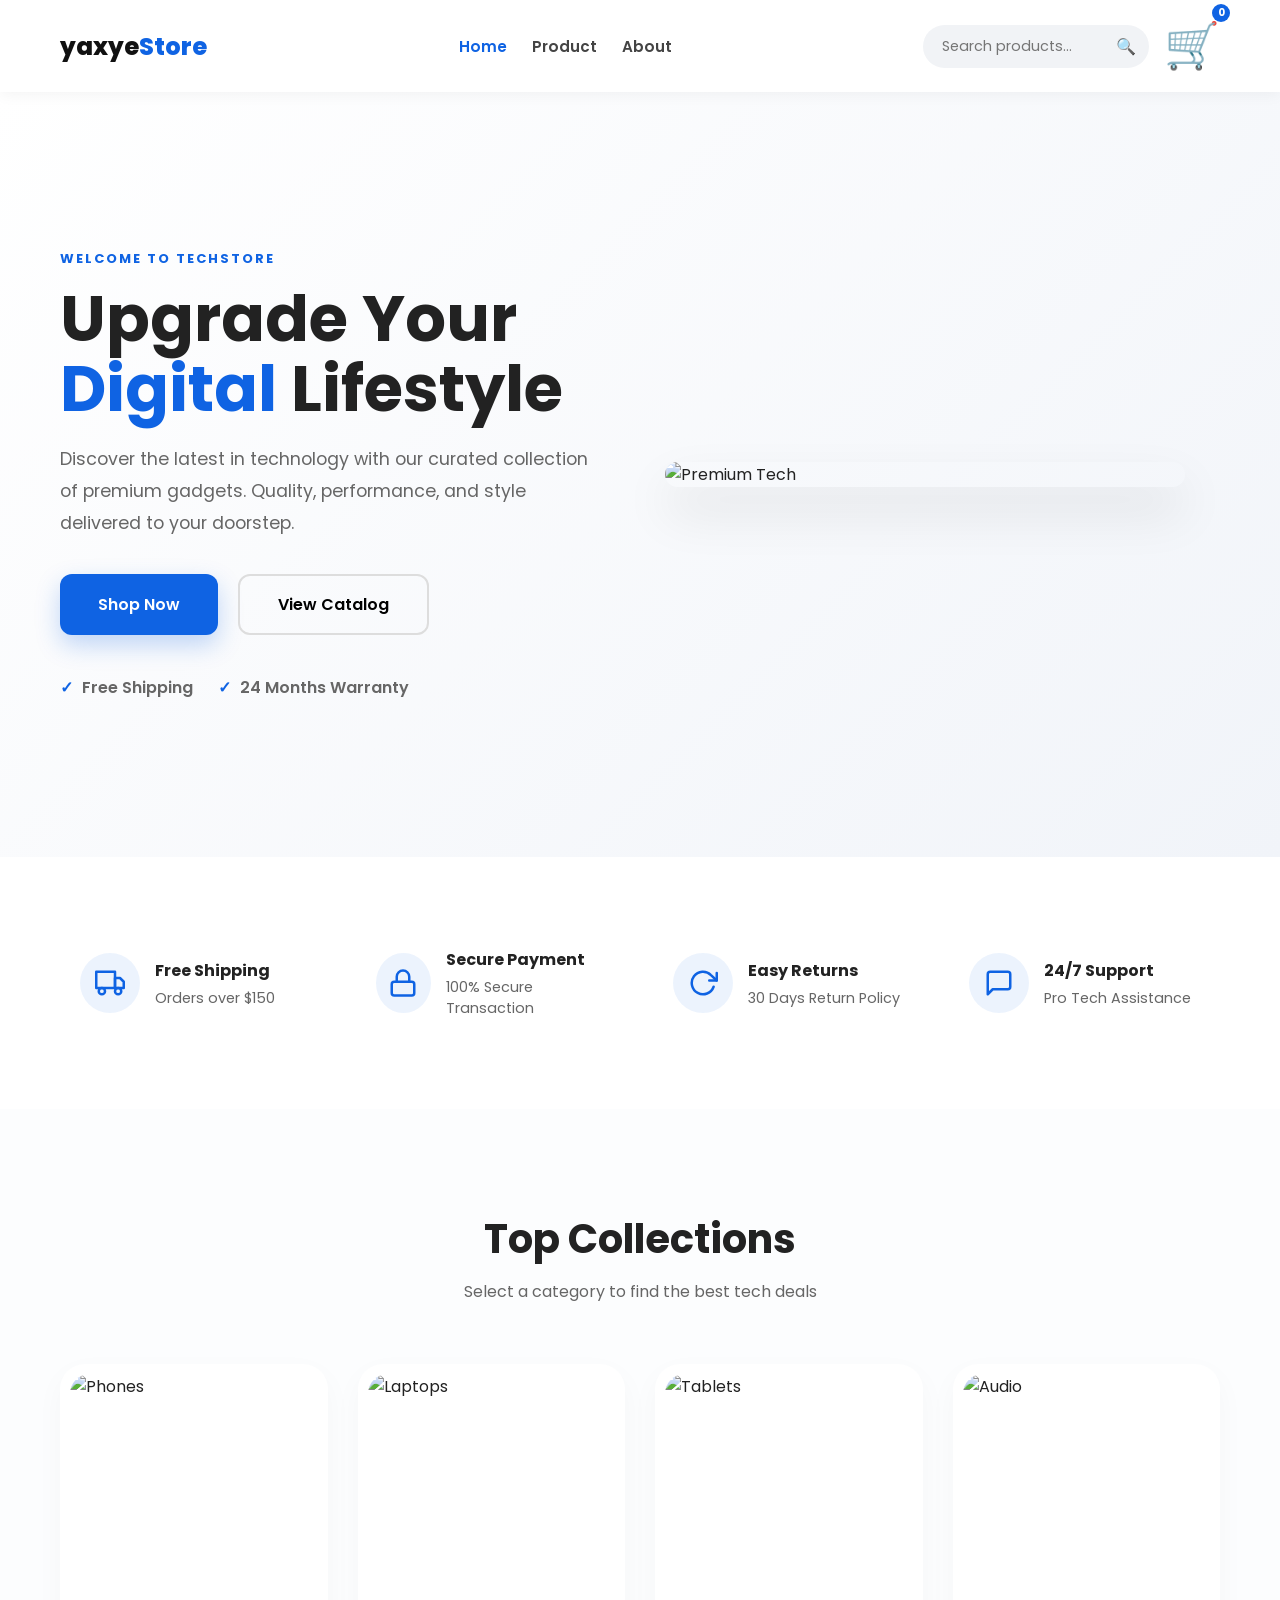
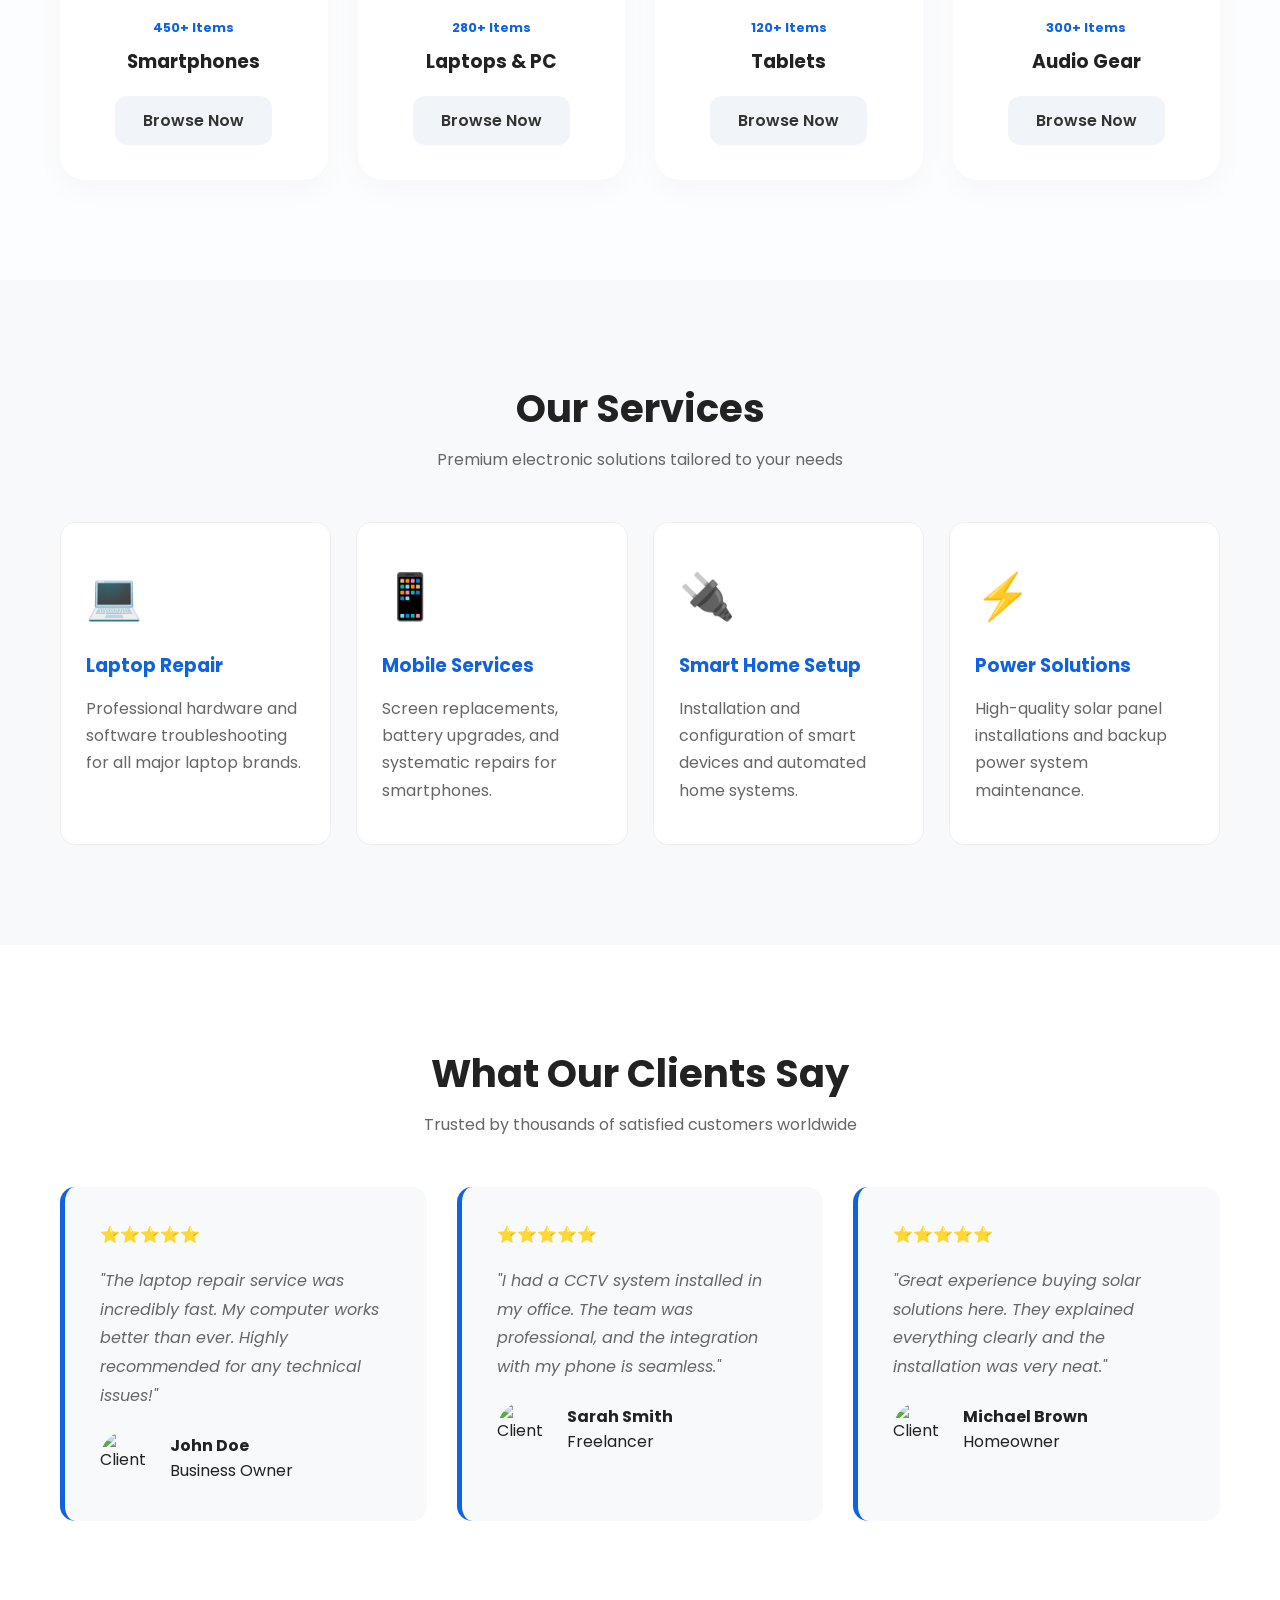
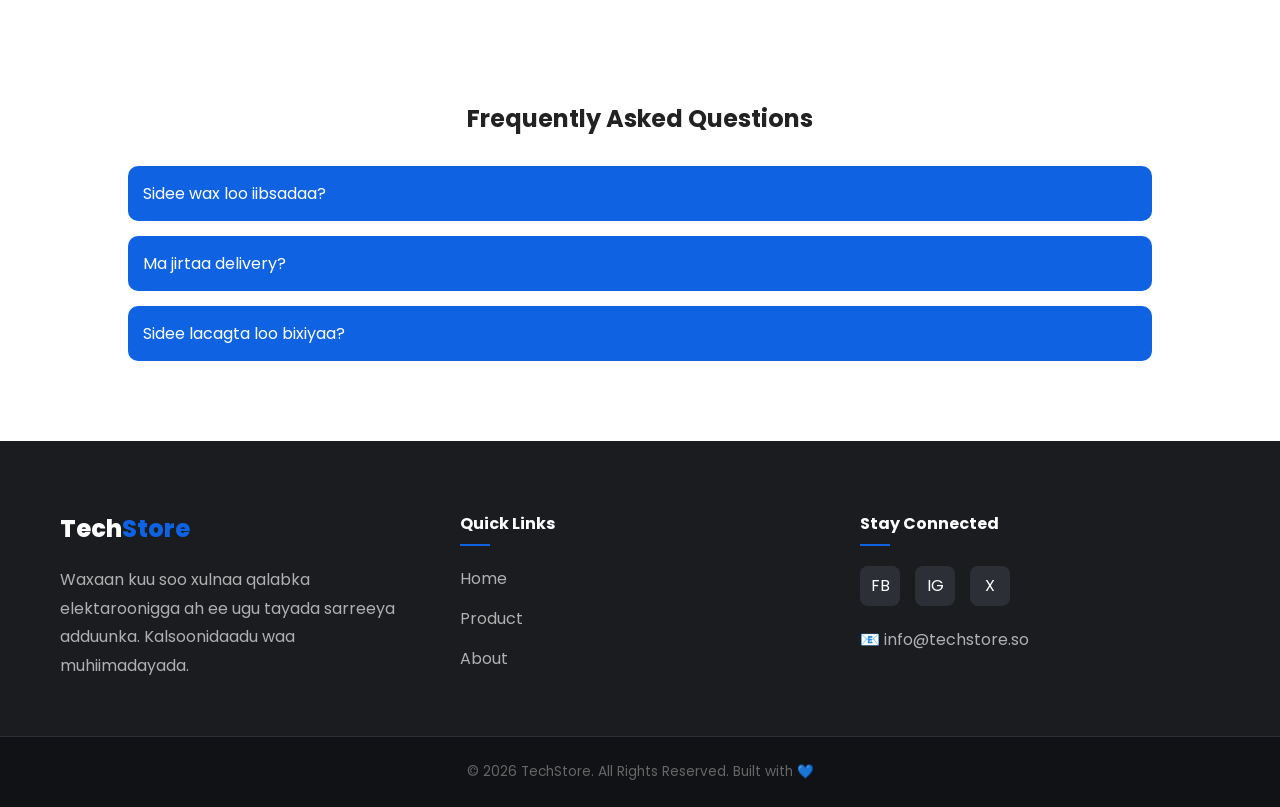
==== commit a6de6db2: "yaxye ayaan ka dhigey" ====
--- a/index.html
+++ b/index.html
@@ -15,7 +15,7 @@
         
         <!-- Logo -->
         <div class="logo">
-            <a href="#">Mahad<span>Store</span></a>
+            <a href="#">yaxye<span>Store</span></a>
         </div>
 
         <!-- Navigation Menu -->
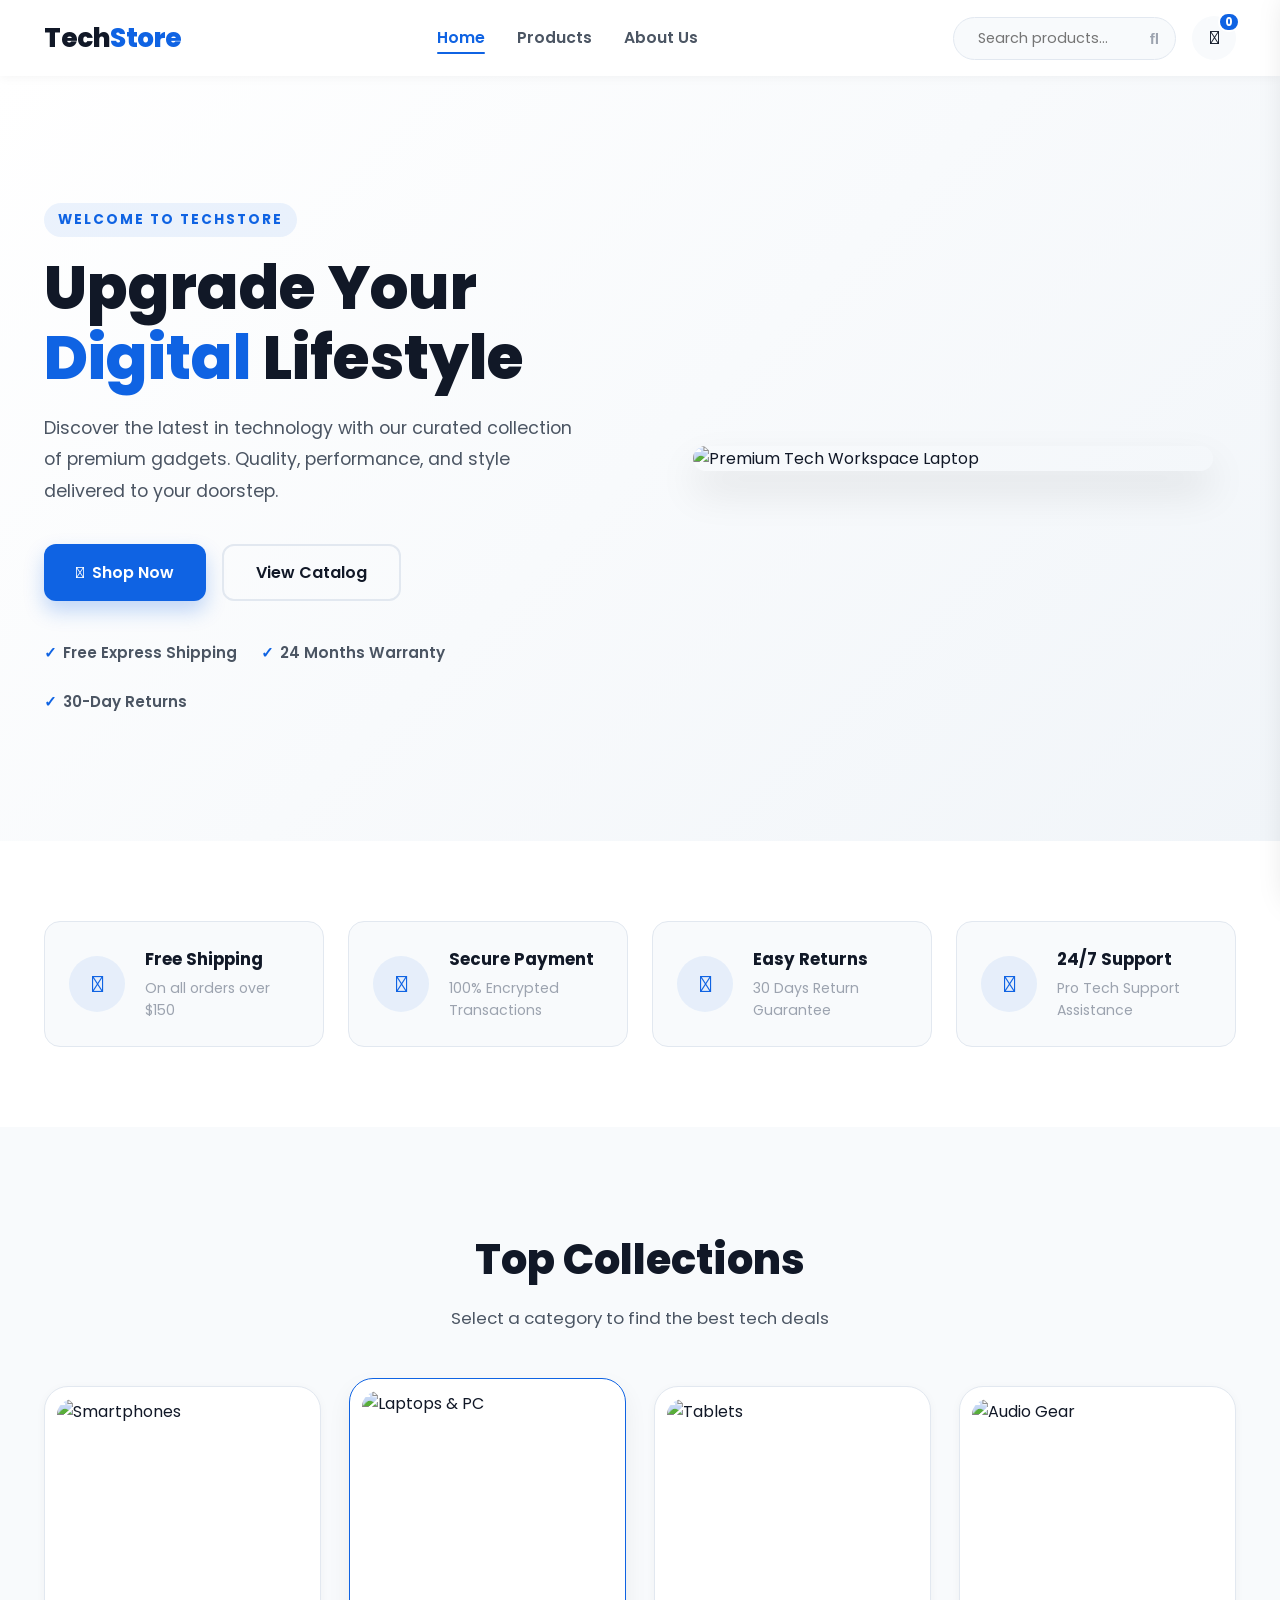
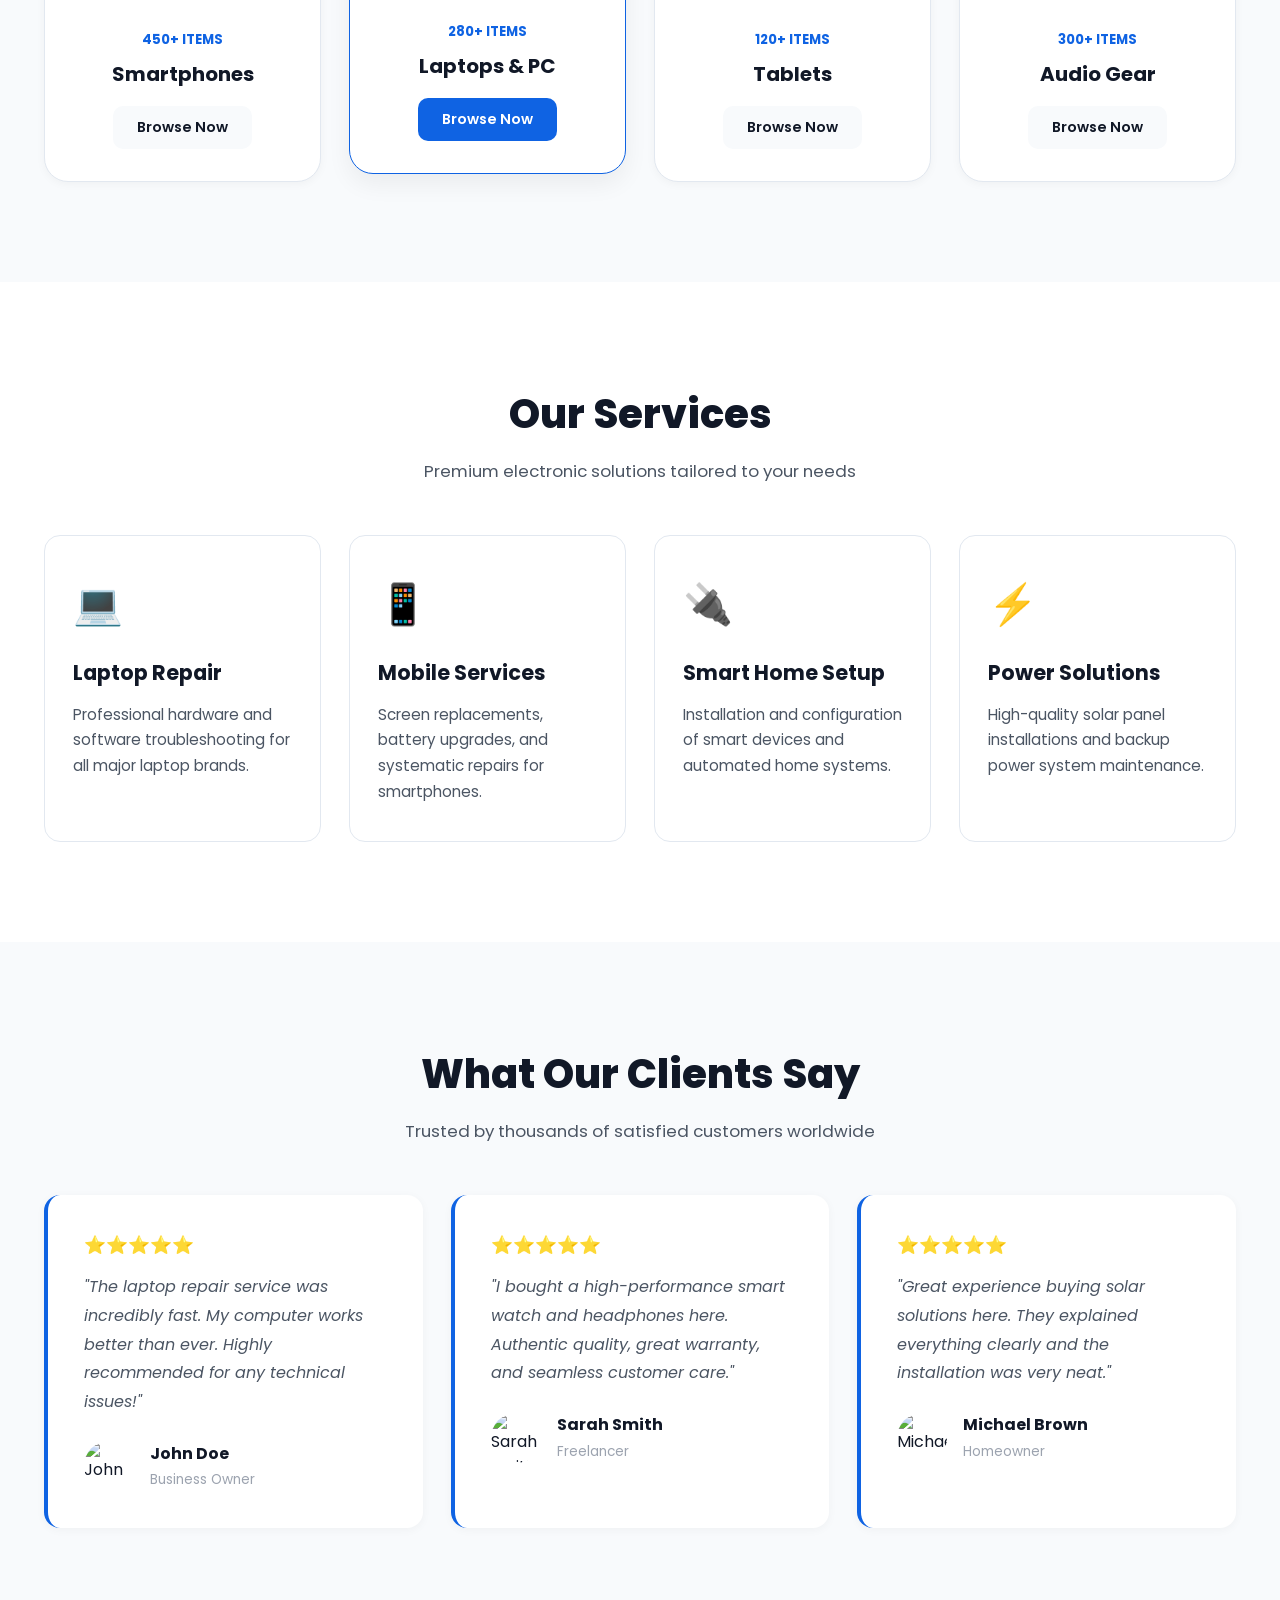
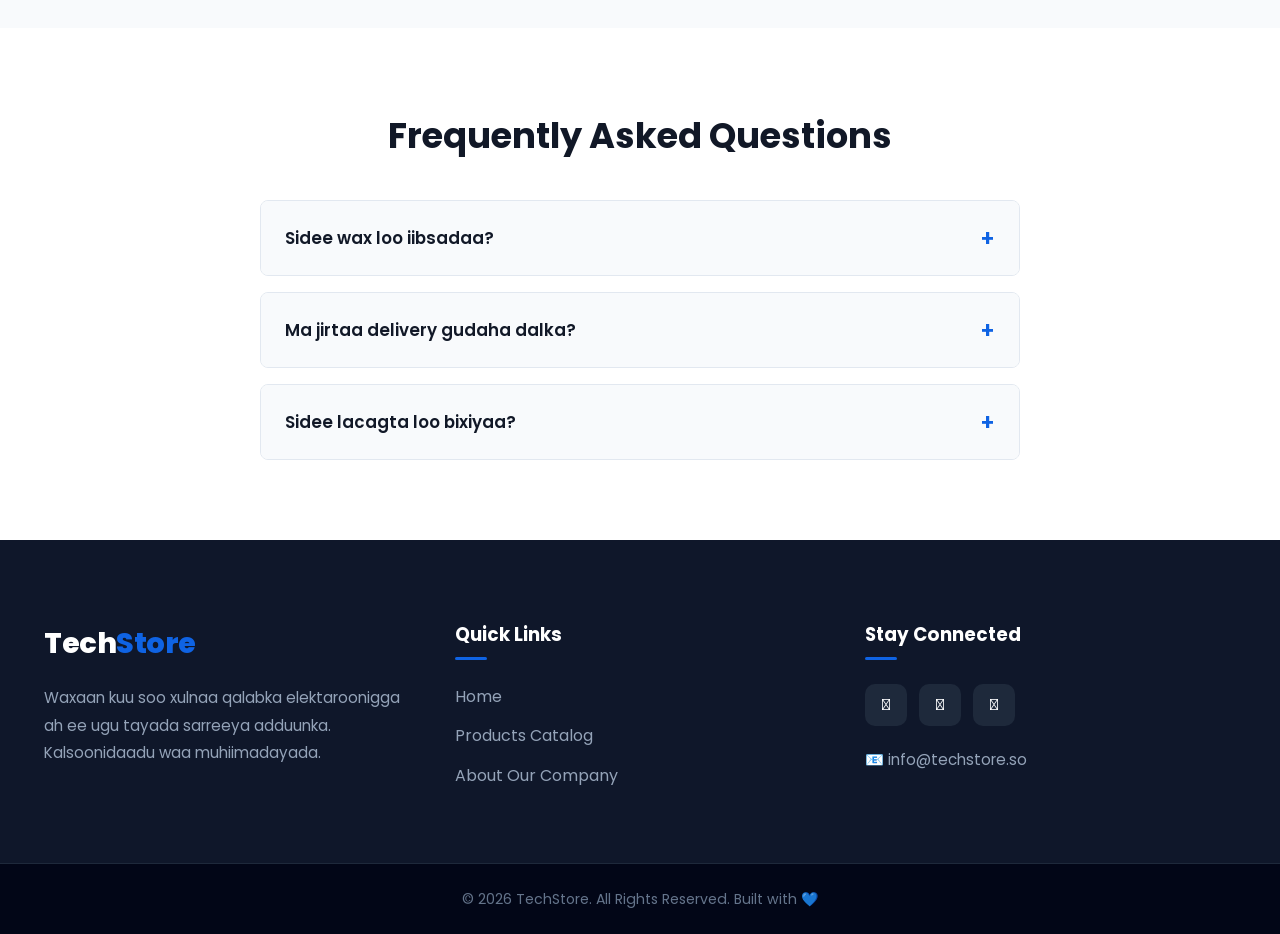
==== commit d30e2777: "Waala update gareeye" ====
--- a/index.html
+++ b/index.html
@@ -3,358 +3,328 @@
 <head>
     <meta charset="UTF-8">
     <meta name="viewport" content="width=device-width, initial-scale=1.0">
-    <title>Electro</title>
-    <link rel="stylesheet" href="https://cdnjs.cloudflare.com/ajax/libs/font-awesome/7.0.1/css/all.min.css" integrity="sha512-2SwdPD6INVrV/lHTZbO2nodKhrnDdJK9/kg2XD1r9uGqPo1cUbujc+IYdlYdEErWNu69gVcYgdxlmVmzTWnetw==" crossorigin="anonymous" referrerpolicy="no-referrer" />
+    <title>TechStore | Modern Electronics & Gadgets</title>
+    <meta name="description" content="Upgrade your digital lifestyle with the latest premium gadgets, laptops, smartphones, and smart home solutions at TechStore.">
+    <!-- Font Awesome Icons -->
+    <link rel="stylesheet" href="https://cdnjs.cloudflare.com/ajax/libs/font-awesome/6.5.2/css/all.min.css" crossorigin="anonymous" referrerpolicy="no-referrer" />
+    <!-- Master CSS -->
     <link rel="stylesheet" href="style.css">
 </head>
 <body>
     
     <!-- MAIN HEADER SECTION -->
-<header class="site-header">
-    <div class="container header-wrapper">
-        
-        <!-- Logo -->
-        <div class="logo">
-            <a href="#">yaxye<span>Store</span></a>
-        </div>
-
-        <!-- Navigation Menu -->
-        <nav class="main-nav">
-            <ul class="nav-menu">
-                <li><a href="index.html" class="active">Home</a></li>
-                <li><a href="product.html">Product</a></li>
-                <li><a href="about.html">About</a></li>
-            </ul>
-        </nav>
-
-        <!-- Search and Cart Area -->
-        <div class="header-actions">
-            <div class="search-bar">
-                <input type="text" placeholder="Search products...">
-                <button type="submit" class="search-btn">🔍</button>
-            </div>
+    <header class="site-header">
+        <div class="container header-wrapper">
             
-            <a href="#" class="cart-icon">
-                <span class="icon">🛒</span>
-                <span class="cart-count">0</span>
-            </a>
-        </div>
-
-    </div>
-</header>
-
+            <!-- Logo -->
+            <div class="logo">
+                <a href="index.html">Tech<span>Store</span></a>
+            </div>
+
+            <!-- Navigation Menu -->
+            <nav class="main-nav">
+                <ul class="nav-menu">
+                    <li><a href="index.html" class="active">Home</a></li>
+                    <li><a href="product.html">Products</a></li>
+                    <li><a href="about.html">About Us</a></li>
+                </ul>
+            </nav>
+
+            <!-- Search and Actions Area -->
+            <div class="header-actions">
+                <div class="search-bar">
+                    <input type="text" placeholder="Search products..." aria-label="Search products">
+                    <button type="button" class="search-btn" aria-label="Search"><i class="fa-solid fa-magnifying-glass"></i></button>
+                </div>
+                
+                <a href="#" class="cart-icon" id="openCartBtn" aria-label="View Cart">
+                    <i class="fa-solid fa-cart-shopping"></i>
+                    <span class="cart-count">0</span>
+                </a>
+
+                <button class="mobile-menu-btn" id="mobileMenuBtn" aria-label="Toggle navigation menu">
+                    <i class="fa-solid fa-bars"></i>
+                </button>
+            </div>
+
+        </div>
+    </header>
 
     <!-- HOME PAGE HERO SECTION -->
-<div class="home-hero">
-    <div class="container">
-        <div class="hero-wrapper">
-            <!-- Dhinaca Qoraalka -->
-            <div class="hero-text">
-                <span class="top-label">Welcome to TechStore</span>
-                <h1>Upgrade Your <span class="accent">Digital</span> Lifestyle</h1>
-                <p>Discover the latest in technology with our curated collection of premium gadgets. Quality, performance, and style delivered to your doorstep.</p>
-                
-                <div class="hero-btns">
-                    <button class="btn-main">Shop Now</button>
-                    <button class="btn-outline">View Catalog</button>
-                </div>
-
-                <div class="hero-features">
-                    <div class="feat-item"><span>✓</span> Free Shipping</div>
-                    <div class="feat-item"><span>✓</span> 24 Months Warranty</div>
-                </div>
-            </div>
-
-            <!-- Dhinaca Sawirka -->
-            <div class="hero-visual">
-                <div class="image-bg-blob"></div>
-                <img src="https://images.unsplash.com/photo-1496181133206-80ce9b88a853?auto=format&fit=crop&w=800&q=80" alt="Premium Tech" class="main-hero-img">
-            </div>
-        </div>
-    </div>
-</div>
-
-   <!-- FEATURES SECTION -->
-<section class="features-section">
-    <div class="container">
-        <div class="features-wrapper">
+    <section class="home-hero">
+        <div class="container">
+            <div class="hero-wrapper">
+                <!-- Text Column -->
+                <div class="hero-text">
+                    <span class="top-label">Welcome to TechStore</span>
+                    <h1>Upgrade Your <span class="accent">Digital</span> Lifestyle</h1>
+                    <p>Discover the latest in technology with our curated collection of premium gadgets. Quality, performance, and style delivered to your doorstep.</p>
+                    
+                    <div class="hero-btns">
+                        <a href="product.html" class="btn-main"><i class="fa-solid fa-bag-shopping"></i> Shop Now</a>
+                        <a href="product.html" class="btn-outline">View Catalog</a>
+                    </div>
+
+                    <div class="hero-features">
+                        <div class="feat-item"><span>✓</span> Free Express Shipping</div>
+                        <div class="feat-item"><span>✓</span> 24 Months Warranty</div>
+                        <div class="feat-item"><span>✓</span> 30-Day Returns</div>
+                    </div>
+                </div>
+
+                <!-- Visual Image Column -->
+                <div class="hero-visual">
+                    <img src="https://images.unsplash.com/photo-1496181133206-80ce9b88a853?auto=format&fit=crop&w=800&q=80" alt="Premium Tech Workspace Laptop" class="main-hero-img">
+                </div>
+            </div>
+        </div>
+    </section>
+
+    <!-- FEATURES SECTION -->
+    <section class="features-section">
+        <div class="container">
+            <div class="features-wrapper">
+                <div class="feature-item">
+                    <div class="f-icon"><i class="fa-solid fa-truck-fast"></i></div>
+                    <div class="f-text">
+                        <h4>Free Shipping</h4>
+                        <p>On all orders over $150</p>
+                    </div>
+                </div>
+
+                <div class="feature-item">
+                    <div class="f-icon"><i class="fa-solid fa-shield-halved"></i></div>
+                    <div class="f-text">
+                        <h4>Secure Payment</h4>
+                        <p>100% Encrypted Transactions</p>
+                    </div>
+                </div>
+
+                <div class="feature-item">
+                    <div class="f-icon"><i class="fa-solid fa-arrow-rotate-left"></i></div>
+                    <div class="f-text">
+                        <h4>Easy Returns</h4>
+                        <p>30 Days Return Guarantee</p>
+                    </div>
+                </div>
+
+                <div class="feature-item">
+                    <div class="f-icon"><i class="fa-solid fa-headset"></i></div>
+                    <div class="f-text">
+                        <h4>24/7 Support</h4>
+                        <p>Pro Tech Support Assistance</p>
+                    </div>
+                </div>
+            </div>
+        </div>
+    </section>
+
+    <!-- TOP COLLECTIONS CATEGORIES SECTION -->
+    <section class="premium-cats">
+        <div class="container">
+            <div class="cat-title-area">
+                <h2 class="main-title">Top Collections</h2>
+                <p>Select a category to find the best tech deals</p>
+            </div>
+
+            <div class="cat-grid-modern">
+                <!-- Category 1: Smartphones -->
+                <div class="cat-glass-card" data-category="smartphones">
+                    <div class="cat-img-wrap">
+                        <img src="https://images.unsplash.com/photo-1511707171634-5f897ff02aa9?auto=format&fit=crop&w=500&q=80" alt="Smartphones">
+                    </div>
+                    <div class="cat-details">
+                        <span class="cat-count">450+ Items</span>
+                        <h3>Smartphones</h3>
+                        <a href="product.html" class="cat-action-btn">Browse Now</a>
+                    </div>
+                </div>
+
+                <!-- Category 2: Laptops -->
+                <div class="cat-glass-card active" data-category="laptops">
+                    <div class="cat-img-wrap">
+                        <img src="https://images.unsplash.com/photo-1496181133206-80ce9b88a853?auto=format&fit=crop&w=500&q=80" alt="Laptops & PC">
+                    </div>
+                    <div class="cat-details">
+                        <span class="cat-count">280+ Items</span>
+                        <h3>Laptops & PC</h3>
+                        <a href="product.html" class="cat-action-btn">Browse Now</a>
+                    </div>
+                </div>
+
+                <!-- Category 3: Tablets -->
+                <div class="cat-glass-card" data-category="tablets">
+                    <div class="cat-img-wrap">
+                        <img src="https://images.unsplash.com/photo-1544244015-0df4b3ffc6b0?auto=format&fit=crop&w=500&q=80" alt="Tablets">
+                    </div>
+                    <div class="cat-details">
+                        <span class="cat-count">120+ Items</span>
+                        <h3>Tablets</h3>
+                        <a href="product.html" class="cat-action-btn">Browse Now</a>
+                    </div>
+                </div>
+
+                <!-- Category 4: Audio Gear -->
+                <div class="cat-glass-card" data-category="audio">
+                    <div class="cat-img-wrap">
+                        <img src="https://images.unsplash.com/photo-1505740420928-5e560c06d30e?auto=format&fit=crop&w=500&q=80" alt="Audio Gear">
+                    </div>
+                    <div class="cat-details">
+                        <span class="cat-count">300+ Items</span>
+                        <h3>Audio Gear</h3>
+                        <a href="product.html" class="cat-action-btn">Browse Now</a>
+                    </div>
+                </div>
+            </div>
+        </div>
+    </section>
+
+    <!-- SERVICES SECTION -->
+    <section class="services-section">
+        <div class="container">
+            <h2 class="section-title">Our Services</h2>
+            <p class="section-subtitle">Premium electronic solutions tailored to your needs</p>
+
+            <div class="services-grid">
+                <div class="service-card">
+                    <div class="icon">💻</div>
+                    <h3>Laptop Repair</h3>
+                    <p>Professional hardware and software troubleshooting for all major laptop brands.</p>
+                </div>
+
+                <div class="service-card">
+                    <div class="icon">📱</div>
+                    <h3>Mobile Services</h3>
+                    <p>Screen replacements, battery upgrades, and systematic repairs for smartphones.</p>
+                </div>
+
+                <div class="service-card">
+                    <div class="icon">🔌</div>
+                    <h3>Smart Home Setup</h3>
+                    <p>Installation and configuration of smart devices and automated home systems.</p>
+                </div>
+
+                <div class="service-card">
+                    <div class="icon">⚡</div>
+                    <h3>Power Solutions</h3>
+                    <p>High-quality solar panel installations and backup power system maintenance.</p>
+                </div>
+            </div>
+        </div>
+    </section>
+
+    <!-- TESTIMONIALS SECTION -->
+    <section class="testimonials-section">
+        <div class="container">
+            <h2 class="section-title">What Our Clients Say</h2>
+            <p class="section-subtitle">Trusted by thousands of satisfied customers worldwide</p>
+
+            <div class="testimonials-grid">
+                <div class="testimonial-card">
+                    <div class="stars">⭐⭐⭐⭐⭐</div>
+                    <p class="feedback">"The laptop repair service was incredibly fast. My computer works better than ever. Highly recommended for any technical issues!"</p>
+                    <div class="client-info">
+                        <img src="https://ui-avatars.com/api/?name=John+Doe&background=0f63e3&color=fff" alt="John Doe">
+                        <div>
+                            <h4>John Doe</h4>
+                            <span>Business Owner</span>
+                        </div>
+                    </div>
+                </div>
+
+                <div class="testimonial-card">
+                    <div class="stars">⭐⭐⭐⭐⭐</div>
+                    <p class="feedback">"I bought a high-performance smart watch and headphones here. Authentic quality, great warranty, and seamless customer care."</p>
+                    <div class="client-info">
+                        <img src="https://ui-avatars.com/api/?name=Sarah+Smith&background=0f63e3&color=fff" alt="Sarah Smith">
+                        <div>
+                            <h4>Sarah Smith</h4>
+                            <span>Freelancer</span>
+                        </div>
+                    </div>
+                </div>
+
+                <div class="testimonial-card">
+                    <div class="stars">⭐⭐⭐⭐⭐</div>
+                    <p class="feedback">"Great experience buying solar solutions here. They explained everything clearly and the installation was very neat."</p>
+                    <div class="client-info">
+                        <img src="https://ui-avatars.com/api/?name=Michael+Brown&background=0f63e3&color=fff" alt="Michael Brown">
+                        <div>
+                            <h4>Michael Brown</h4>
+                            <span>Homeowner</span>
+                        </div>
+                    </div>
+                </div>
+            </div>
+        </div>
+    </section>
+
+    <!-- FAQ ACCORDION SECTION -->
+    <section class="faq">
+        <h2>Frequently Asked Questions</h2>
+
+        <div class="faq-item">
+            <button type="button" class="faq-question">Sidee wax loo iibsadaa?</button>
+            <div class="faq-answer">
+                <p>Waxaad dooranaysaa product-ka aad rabto, kadibna riix "Add to Cart" oo raac habka checkout-ka ee ku yaalla cart drawer-ka.</p>
+            </div>
+        </div>
+
+        <div class="faq-item">
+            <button type="button" class="faq-question">Ma jirtaa delivery gudaha dalka?</button>
+            <div class="faq-answer">
+                <p>Haa, waxaan bixinaa delivery degdeg ah oo la taageeray dhamaan gobollada iyo magaalooyinka dalka.</p>
+            </div>
+        </div>
+
+        <div class="faq-item">
+            <button type="button" class="faq-question">Sidee lacagta loo bixiyaa?</button>
+            <div class="faq-answer">
+                <p>Waxaad ku bixin kartaa EVC Plus, Zaad, Sahal ama Kaadhadhka Bangiga (Credit/Debit Card).</p>
+            </div>
+        </div>
+    </section>
+
+    <!-- MAIN FOOTER SECTION -->
+    <footer class="site-footer">
+        <div class="container footer-wrapper">
             
-            <!-- Feature 1 -->
-            <div class="feature-item">
-                <div class="f-icon">
-                    <svg viewBox="0 0 24 24" width="30" height="30" stroke="currentColor" stroke-width="2" fill="none" stroke-linecap="round" stroke-linejoin="round"><rect x="1" y="3" width="15" height="13"></rect><polygon points="16 8 20 8 23 11 23 16 16 16 16 8"></polygon><circle cx="5.5" cy="18.5" r="2.5"></circle><circle cx="18.5" cy="18.5" r="2.5"></circle></svg>
-                </div>
-                <div class="f-text">
-                    <h4>Free Shipping</h4>
-                    <p>Orders over $150</p>
-                </div>
-            </div>
-
-            <!-- Feature 2 -->
-            <div class="feature-item">
-                <div class="f-icon">
-                    <svg viewBox="0 0 24 24" width="30" height="30" stroke="currentColor" stroke-width="2" fill="none" stroke-linecap="round" stroke-linejoin="round"><rect x="3" y="11" width="18" height="11" rx="2" ry="2"></rect><path d="M7 11V7a5 5 0 0 1 10 0v4"></path></svg>
-                </div>
-                <div class="f-text">
-                    <h4>Secure Payment</h4>
-                    <p>100% Secure Transaction</p>
-                </div>
-            </div>
-
-            <!-- Feature 3 -->
-            <div class="feature-item">
-                <div class="f-icon">
-                    <svg viewBox="0 0 24 24" width="30" height="30" stroke="currentColor" stroke-width="2" fill="none" stroke-linecap="round" stroke-linejoin="round"><polyline points="23 4 23 10 17 10"></polyline><path d="M20.49 15a9 9 0 1 1-2.12-9.36L23 10"></path></svg>
-                </div>
-                <div class="f-text">
-                    <h4>Easy Returns</h4>
-                    <p>30 Days Return Policy</p>
-                </div>
-            </div>
-
-            <!-- Feature 4 -->
-            <div class="feature-item">
-                <div class="f-icon">
-                    <svg viewBox="0 0 24 24" width="30" height="30" stroke="currentColor" stroke-width="2" fill="none" stroke-linecap="round" stroke-linejoin="round"><path d="M21 15a2 2 0 0 1-2 2H7l-4 4V5a2 2 0 0 1 2-2h14a2 2 0 0 1 2 2z"></path></svg>
-                </div>
-                <div class="f-text">
-                    <h4>24/7 Support</h4>
-                    <p>Pro Tech Assistance</p>
-                </div>
-            </div>
-
-        </div>
-    </div>
-</section>
-
-     <!-- shope by catagores -->
-
-     
-
-       
-
-     <!-- feuture products -->
-
-<!-- PREMIUM CATEGORIES SECTION -->
-<section class="premium-cats">
-    <div class="container">
-        <div class="cat-title-area">
-            <h2 class="main-title">Top Collections</h2>
-            <p>Select a category to find the best tech deals</p>
-        </div>
-
-        <div class="cat-grid-modern">
-            <!-- Category 1 -->
-            <div class="cat-glass-card">
-                <div class="cat-img-wrap">
-                    <img src="https://images.unsplash.com/photo-1511707171634-5f897ff02aa9?auto=format&fit=crop&w=500&q=80" alt="Phones">
-                </div>
-                <div class="cat-details">
-                    <span class="cat-count">450+ Items</span>
-                    <h3>Smartphones</h3>
-                    <a href="#" class="cat-action-btn">Browse Now</a>
-                </div>
-            </div>
-
-            <!-- Category 2 -->
-            <div class="cat-glass-card active">
-                <div class="cat-img-wrap">
-                    <img src="https://images.unsplash.com/photo-1496181133206-80ce9b88a853?auto=format&fit=crop&w=500&q=80" alt="Laptops">
-                </div>
-                <div class="cat-details">
-                    <span class="cat-count">280+ Items</span>
-                    <h3>Laptops & PC</h3>
-                    <a href="#" class="cat-action-btn">Browse Now</a>
-                </div>
-            </div>
-
-            <!-- Category 3 -->
-            <div class="cat-glass-card">
-                <div class="cat-img-wrap">
-                    <img src="https://images.unsplash.com/photo-1544244015-0df4b3ffc6b0?auto=format&fit=crop&w=500&q=80" alt="Tablets">
-                </div>
-                <div class="cat-details">
-                    <span class="cat-count">120+ Items</span>
-                    <h3>Tablets</h3>
-                    <a href="#" class="cat-action-btn">Browse Now</a>
-                </div>
-            </div>
-
-            <!-- Category 4 -->
-            <div class="cat-glass-card">
-                <div class="cat-img-wrap">
-                    <img src="https://images.unsplash.com/photo-1505740420928-5e560c06d30e?auto=format&fit=crop&w=500&q=80" alt="Audio">
-                </div>
-                <div class="cat-details">
-                    <span class="cat-count">300+ Items</span>
-                    <h3>Audio Gear</h3>
-                    <a href="#" class="cat-action-btn">Browse Now</a>
-                </div>
-            </div>
-        </div>
-    </div>
-</section>
-
-     <!-- services -->
-      <section class="services-section">
-    <div class="container">
-        <h2 class="section-title">Our Services</h2>
-        <p class="section-subtitle">Premium electronic solutions tailored to your needs</p>
-
-        <div class="services-grid">
-            <!-- Service 1 -->
-            <div class="service-card">
-                <div class="icon">💻</div>
-                <h3>Laptop Repair</h3>
-                <p>Professional hardware and software troubleshooting for all major laptop brands.</p>
-            </div>
-
-            <!-- Service 2 -->
-            <div class="service-card">
-                <div class="icon">📱</div>
-                <h3>Mobile Services</h3>
-                <p>Screen replacements, battery upgrades, and systematic repairs for smartphones.</p>
-            </div>
-
-            <!-- Service 3 -->
-            <div class="service-card">
-                <div class="icon">🔌</div>
-                <h3>Smart Home Setup</h3>
-                <p>Installation and configuration of smart devices and automated home systems.</p>
-            </div>
-
-            <!-- Service 4 -->
-            <div class="service-card">
-                <div class="icon">⚡</div>
-                <h3>Power Solutions</h3>
-                <p>High-quality solar panel installations and backup power system maintenance.</p>
-            </div>
-        </div>
-    </div>
-</section>
-
- <!-- testmonials -->
-  <section class="testimonials-section">
-    <div class="container">
-        <h2 class="section-title">What Our Clients Say</h2>
-        <p class="section-subtitle">Trusted by thousands of satisfied customers worldwide</p>
-
-        <div class="testimonials-grid">
-            <!-- Testimonial 1 -->
-            <div class="testimonial-card">
-                <div class="stars">⭐⭐⭐⭐⭐</div>
-                <p class="feedback">"The laptop repair service was incredibly fast. My computer works better than ever. Highly recommended for any technical issues!"</p>
-                <div class="client-info">
-                    <img src="https://ui-avatars.com/api/?name=John+Doe&background=0d6efd&color=fff" alt="Client">
-                    <div>
-                        <h4>John Doe</h4>
-                        <span>Business Owner</span>
-                    </div>
-                </div>
-            </div>
-
-            <!-- Testimonial 2 -->
-            <div class="testimonial-card">
-                <div class="stars">⭐⭐⭐⭐⭐</div>
-                <p class="feedback">"I had a CCTV system installed in my office. The team was professional, and the integration with my phone is seamless."</p>
-                <div class="client-info">
-                    <img src="https://ui-avatars.com/api/?name=Sarah+Smith&background=0d6efd&color=fff" alt="Client">
-                    <div>
-                        <h4>Sarah Smith</h4>
-                        <span>Freelancer</span>
-                    </div>
-                </div>
-            </div>
-
-            <!-- Testimonial 3 -->
-            <div class="testimonial-card">
-                <div class="stars">⭐⭐⭐⭐⭐</div>
-                <p class="feedback">"Great experience buying solar solutions here. They explained everything clearly and the installation was very neat."</p>
-                <div class="client-info">
-                    <img src="https://ui-avatars.com/api/?name=Michael+Brown&background=0d6efd&color=fff" alt="Client">
-                    <div>
-                        <h4>Michael Brown</h4>
-                        <span>Homeowner</span>
-                    </div>
-                </div>
-            </div>
-        </div>
-    </div>
-</section>
-
-
-     <!-- FAQ -->
-
-     <section class="faq">
-  <h2>Frequently Asked Questions</h2>
-
-  <div class="faq-item">
-    <button class="faq-question">Sidee wax loo iibsadaa?</button>
-    <div class="faq-answer">
-      <p>Waxaad dooranaysaa product, kadibna riixdaa "Add to Cart" oo raac steps-ka.</p>
-    </div>
-  </div>
-
-  <div class="faq-item">
-    <button class="faq-question">Ma jirtaa delivery?</button>
-    <div class="faq-answer">
-      <p>Haa, waxaan bixinaa delivery gudaha dalka oo dhan.</p>
-    </div>
-  </div>
-
-  <div class="faq-item">
-    <button class="faq-question">Sidee lacagta loo bixiyaa?</button>
-    <div class="faq-answer">
-      <p>Waxaad ku bixin kartaa EVC Plus, Zaad ama Sahal.</p>
-    </div>
-  </div>
-</section>
-
-     <!-- foooter -->
-
-<!-- MAIN FOOTER SECTION -->
-<footer class="site-footer">
-    <div class="container footer-wrapper">
-        
-        <!-- Column 1: Brand Info -->
-        <div class="footer-column brand-info">
-            <div class="logo">
-                <a href="#home">Tech<span>Store</span></a>
-            </div>
-            <p>Waxaan kuu soo xulnaa qalabka elektaroonigga ah ee ugu tayada sarreeya adduunka. Kalsoonidaadu waa muhiimadayada.</p>
-        </div>
-
-        <!-- Column 2: Navigation Menu (Shaqaynaya) -->
-        <div class="footer-column">
-            <h4>Quick Links</h4>
-            <ul class="footer-nav">
-                <li><a href="index.html">Home</a></li>
-                <li><a href="product.html">Product</a></li>
-                <li><a href="about.html">About</a></li>
-            </ul>
-        </div>
-
-        <!-- Column 3: Contact & Newsletter -->
-        <div class="footer-column">
-            <h4>Stay Connected</h4>
-            <div class="social-links">
-                <a href="#" title="Facebook">FB</a>
-                <a href="#" title="Instagram">IG</a>
-                <a href="#" title="Twitter">X</a>
-            </div>
-            <p class="email-text">📧 info@techstore.so</p>
-        </div>
-
-    </div>
-
-    <!-- Copyright Area -->
-    <div class="footer-bottom">
-        <div class="container">
-            <p>&copy; 2026 TechStore. All Rights Reserved. Built with 💙</p>
-        </div>
-    </div>
-</footer>
-
-
+            <div class="footer-column brand-info">
+                <div class="logo">
+                    <a href="index.html">Tech<span>Store</span></a>
+                </div>
+                <p>Waxaan kuu soo xulnaa qalabka elektaroonigga ah ee ugu tayada sarreeya adduunka. Kalsoonidaadu waa muhiimadayada.</p>
+            </div>
+
+            <div class="footer-column">
+                <h4>Quick Links</h4>
+                <ul class="footer-nav">
+                    <li><a href="index.html">Home</a></li>
+                    <li><a href="product.html">Products Catalog</a></li>
+                    <li><a href="about.html">About Our Company</a></li>
+                </ul>
+            </div>
+
+            <div class="footer-column">
+                <h4>Stay Connected</h4>
+                <div class="social-links">
+                    <a href="#" title="Facebook" aria-label="Facebook"><i class="fa-brands fa-facebook-f"></i></a>
+                    <a href="#" title="Instagram" aria-label="Instagram"><i class="fa-brands fa-instagram"></i></a>
+                    <a href="#" title="Twitter" aria-label="Twitter"><i class="fa-brands fa-x-twitter"></i></a>
+                </div>
+                <p class="email-text">📧 info@techstore.so</p>
+            </div>
+
+        </div>
+
+        <div class="footer-bottom">
+            <div class="container">
+                <p>&copy; 2026 TechStore. All Rights Reserved. Built with 💙</p>
+            </div>
+        </div>
+    </footer>
+
+    <!-- Master JavaScript File -->
+    <script src="script.js"></script>
 </body>
 </html>
--- a/style.css
+++ b/style.css
@@ -1,701 +1,1370 @@
-/* ===================== GOOGLE FONT ===================== */
-
-@import url('https://fonts.googleapis.com/css2?family=Poppins:wght@300;400;500;600;700;800&display=swap');
-
-/* ===================== GLOBAL ===================== */
-
-*{
+/* ==========================================================================
+   TECHSTORE - MASTER DESIGN SYSTEM & GLOBAL STYLESHEET
+   ========================================================================== */
+
+/* 1. GOOGLE FONTS & VARIABLES */
+@import url('https://fonts.googleapis.com/css2?family=Poppins:wght@300;400;500;600;700;800;900&display=swap');
+
+:root {
+    --primary-color: rgb(15, 99, 227);
+    --primary-hover: rgb(10, 80, 190);
+    --primary-light: rgba(15, 99, 227, 0.08);
+    --primary-glow: rgba(15, 99, 227, 0.25);
+    
+    --text-dark: #111827;
+    --text-body: #4b5563;
+    --text-muted: #9ca3af;
+    
+    --bg-main: #ffffff;
+    --bg-secondary: #f8fafc;
+    --bg-card: #ffffff;
+    
+    --border-color: #e2e8f0;
+    --border-radius-sm: 8px;
+    --border-radius-md: 16px;
+    --border-radius-lg: 24px;
+    
+    --shadow-sm: 0 2px 10px rgba(0, 0, 0, 0.04);
+    --shadow-md: 0 10px 25px rgba(0, 0, 0, 0.06);
+    --shadow-lg: 0 20px 40px rgba(0, 0, 0, 0.1);
+    
+    --transition-fast: 0.2s ease;
+    --transition-normal: 0.3s cubic-bezier(0.4, 0, 0.2, 1);
+}
+
+/* 2. GLOBAL RESET & BASE STYLES */
+*, *::before, *::after {
     margin: 0;
     padding: 0;
     box-sizing: border-box;
-    font-family: 'Poppins', sans-serif;
-}
-
-body{
-    background: #fff;
+    font-family: 'Poppins', -apple-system, BlinkMacSystemFont, sans-serif;
+}
+
+html {
+    scroll-behavior: smooth;
+}
+
+body {
+    background-color: var(--bg-main);
+    color: var(--text-dark);
+    line-height: 1.6;
     overflow-x: hidden;
-    color: #222;
-}
-
-.container{
+}
+
+.container {
     width: 100%;
-    max-width: 1200px;
-    margin: auto;
-    padding: 0 20px;
-}
-
-img{
+    max-width: 1240px;
+    margin: 0 auto;
+    padding: 0 24px;
+}
+
+img {
     max-width: 100%;
+    height: auto;
     display: block;
 }
 
-/* HEADER */
-
-.site-header{
-    background: #fff;
-    box-shadow: 0 2px 15px rgba(0,0,0,0.05);
-    padding: 12px 0;
+a {
+    text-decoration: none;
+    color: inherit;
+}
+
+button {
+    cursor: pointer;
+    border: none;
+    outline: none;
+    background: none;
+    font-family: inherit;
+}
+
+/* 3. SITE HEADER & NAVIGATION */
+.site-header {
+    background: rgba(255, 255, 255, 0.92);
+    backdrop-filter: blur(12px);
+    -webkit-backdrop-filter: blur(12px);
+    box-shadow: var(--shadow-sm);
+    padding: 16px 0;
     position: sticky;
     top: 0;
     z-index: 1000;
-}
-
-.header-wrapper{
+    transition: var(--transition-normal);
+}
+
+.header-wrapper {
     display: flex;
     align-items: center;
     justify-content: space-between;
-    gap: 15px;
-}
-
-.logo a{
-    text-decoration: none;
-    font-size: 1.5rem;
+    gap: 20px;
+}
+
+.logo a {
+    font-size: 1.65rem;
     font-weight: 800;
-    color: #111;
-}
-
-.logo span{
-    color: rgb(15, 99, 227);
-}
-
-/* NAVIGATION */
-
-.nav-menu{
-    display: flex;
-    align-items: center;
-    gap: 25px;
+    color: var(--text-dark);
+    letter-spacing: -0.5px;
+}
+
+.logo span {
+    color: var(--primary-color);
+}
+
+.main-nav {
+    display: flex;
+    align-items: center;
+}
+
+.nav-menu {
+    display: flex;
+    align-items: center;
+    gap: 32px;
     list-style: none;
 }
 
-.nav-menu a{
-    text-decoration: none;
-    color: #444;
-    font-size: 0.95rem;
+.nav-menu a {
+    color: var(--text-body);
+    font-size: 0.98rem;
     font-weight: 600;
-    transition: 0.3s;
+    position: relative;
+    padding: 6px 0;
+    transition: var(--transition-normal);
+}
+
+.nav-menu a::after {
+    content: '';
+    position: absolute;
+    bottom: 0;
+    left: 0;
+    width: 0;
+    height: 2px;
+    background: var(--primary-color);
+    border-radius: 2px;
+    transition: var(--transition-normal);
 }
 
 .nav-menu a:hover,
-.nav-menu a.active{
-    color: rgb(15, 99, 227);
-}
-
-/* HEADER ACTIONS */
-
-.header-actions{
-    display: flex;
-    align-items: center;
-    gap: 15px;
-}
-
-/* SEARCH BAR */
-
-.search-bar{
-    display: flex;
-    align-items: center;
-    background: #f1f3f6;
+.nav-menu a.active {
+    color: var(--primary-color);
+}
+
+.nav-menu a:hover::after,
+.nav-menu a.active::after {
+    width: 100%;
+}
+
+.header-actions {
+    display: flex;
+    align-items: center;
+    gap: 16px;
+}
+
+.search-bar {
+    display: flex;
+    align-items: center;
+    background: var(--bg-secondary);
     border-radius: 50px;
-    padding: 4px 12px;
-    border: 1px solid transparent;
-    transition: 0.3s;
-}
-
-.search-bar:focus-within{
-    background: #fff;
-    border-color: rgb(15, 99, 227);
-}
-
-.search-bar input{
+    padding: 6px 16px;
+    border: 1px solid var(--border-color);
+    transition: var(--transition-normal);
+}
+
+.search-bar:focus-within {
+    background: #ffffff;
+    border-color: var(--primary-color);
+    box-shadow: 0 0 0 4px var(--primary-light);
+}
+
+.search-bar input {
     border: none;
     outline: none;
     background: transparent;
     width: 180px;
-    padding: 6px;
+    padding: 4px 8px;
     font-size: 0.9rem;
-}
-
-.search-btn{
-    border: none;
-    background: transparent;
-    cursor: pointer;
-    font-size: 1rem;
-}
-
-/* CART */
-
-.cart-icon{
+    color: var(--text-dark);
+}
+
+.search-btn {
+    color: var(--text-muted);
+    font-size: 0.95rem;
+    transition: var(--transition-fast);
+}
+
+.search-bar:focus-within .search-btn {
+    color: var(--primary-color);
+}
+
+.cart-icon {
     position: relative;
-    text-decoration: none;
-    font-size: 1.2rem;
-}
-
-.cart-count{
+    display: flex;
+    align-items: center;
+    justify-content: center;
+    width: 44px;
+    height: 44px;
+    border-radius: 50%;
+    background: var(--bg-secondary);
+    color: var(--text-dark);
+    font-size: 1.15rem;
+    transition: var(--transition-normal);
+}
+
+.cart-icon:hover {
+    background: var(--primary-light);
+    color: var(--primary-color);
+    transform: translateY(-2px);
+}
+
+.cart-count {
     position: absolute;
-    top: -8px;
-    right: -10px;
-    width: 18px;
-    height: 18px;
-    border-radius: 50%;
-    background: rgb(15, 99, 227);
-    color: #fff;
-    font-size: 0.65rem;
+    top: -4px;
+    right: -4px;
+    min-width: 20px;
+    height: 20px;
+    padding: 0 5px;
+    border-radius: 50px;
+    background: var(--primary-color);
+    color: #ffffff;
+    font-size: 0.72rem;
+    font-weight: 700;
     display: flex;
     align-items: center;
     justify-content: center;
-    font-weight: bold;
-}
-
-/* ===================== HERO SECTION ===================== */
-
-.home-hero{
-    background: linear-gradient(135deg,#ffffff 0%,#f1f4f9 100%);
-    padding: 70px 0;
+    border: 2px solid #ffffff;
+}
+
+.mobile-menu-btn {
+    display: none;
+    font-size: 1.4rem;
+    color: var(--text-dark);
+    padding: 8px;
+}
+
+/* 4. HERO SECTION (HOME) */
+.home-hero {
+    background: linear-gradient(135deg, #ffffff 0%, #f1f5f9 100%);
+    padding: 80px 0;
     min-height: 85vh;
     display: flex;
     align-items: center;
 }
 
-.hero-wrapper{
+.hero-wrapper {
     display: flex;
     align-items: center;
     justify-content: space-between;
-    gap: 50px;
-}
-
-.hero-text{
+    gap: 60px;
+}
+
+.hero-text {
     flex: 1;
 }
 
-.top-label{
-    color: rgb(15, 99, 227);
+.top-label {
+    color: var(--primary-color);
     text-transform: uppercase;
     letter-spacing: 2px;
     font-weight: 700;
-    font-size: 13px;
-    margin-bottom: 15px;
-    display: block;
-}
-
-.hero-text h1{
-    font-size: 4rem;
-    line-height: 1.1;
+    font-size: 0.85rem;
+    margin-bottom: 16px;
+    display: inline-block;
+    background: var(--primary-light);
+    padding: 6px 14px;
+    border-radius: 30px;
+}
+
+.hero-text h1 {
+    font-size: 3.8rem;
+    line-height: 1.15;
     margin-bottom: 20px;
-}
-
-.hero-text h1 .accent{
-    color: rgb(15, 99, 227);
-}
-
-.hero-text p{
-    color: #666;
+    font-weight: 800;
+    color: var(--text-dark);
+}
+
+.hero-text h1 .accent {
+    color: var(--primary-color);
+}
+
+.hero-text p {
+    color: var(--text-body);
     font-size: 1.1rem;
     line-height: 1.8;
-    margin-bottom: 35px;
-    max-width: 550px;
-}
-
-/* BUTTONS */
-
-.hero-btns{
-    display: flex;
-    gap: 20px;
+    margin-bottom: 36px;
+    max-width: 540px;
+}
+
+.hero-btns {
+    display: flex;
+    gap: 16px;
     margin-bottom: 40px;
 }
 
-.btn-main,
-.btn-outline{
-    padding: 16px 38px;
+.btn-main, .btn-outline {
+    padding: 14px 32px;
     border-radius: 12px;
-    font-size: 16px;
+    font-size: 1rem;
     font-weight: 600;
-    cursor: pointer;
-    transition: 0.3s;
-}
-
-.btn-main{
-    background: rgb(15, 99, 227);
-    color: #fff;
-    border: none;
-    box-shadow: 0 10px 25px rgba(15,99,227,0.25);
-}
-
-.btn-main:hover{
-    transform: translateY(-5px);
-}
-
-.btn-outline{
-    border: 2px solid #ddd;
+    transition: var(--transition-normal);
+    display: inline-flex;
+    align-items: center;
+    justify-content: center;
+    gap: 8px;
+}
+
+.btn-main {
+    background: var(--primary-color);
+    color: #ffffff;
+    box-shadow: 0 10px 20px var(--primary-glow);
+}
+
+.btn-main:hover {
+    background: var(--primary-hover);
+    transform: translateY(-3px);
+    box-shadow: 0 14px 28px var(--primary-glow);
+}
+
+.btn-outline {
+    border: 2px solid var(--border-color);
+    color: var(--text-dark);
     background: transparent;
 }
 
-.btn-outline:hover{
-    border-color: rgb(15, 99, 227);
-    color: rgb(15, 99, 227);
-}
-
-/* FEATURES */
-
-.hero-features{
-    display: flex;
-    gap: 25px;
+.btn-outline:hover {
+    border-color: var(--primary-color);
+    color: var(--primary-color);
+    background: var(--primary-light);
+    transform: translateY(-3px);
+}
+
+.hero-features {
+    display: flex;
+    gap: 24px;
     flex-wrap: wrap;
 }
 
-.feat-item{
-    color: #666;
+.feat-item {
+    color: var(--text-body);
     font-weight: 600;
-}
-
-.feat-item span{
-    color: rgb(15, 99, 227);
-    margin-right: 5px;
-}
-
-/* HERO IMAGE */
-
-.hero-visual{
+    font-size: 0.95rem;
+    display: flex;
+    align-items: center;
+    gap: 6px;
+}
+
+.feat-item span {
+    color: var(--primary-color);
+    font-weight: 800;
+}
+
+.hero-visual {
     flex: 1;
-}
-
-.main-hero-img{
+    position: relative;
+    display: flex;
+    justify-content: center;
+}
+
+.main-hero-img {
     width: 100%;
     max-width: 520px;
-    border-radius: 25px;
-    box-shadow: 0 25px 50px rgba(0,0,0,0.1);
-}
-
-/* ===================== FEATURES SECTION ===================== */
-
-.features-section{
-    padding: 70px 0;
-    background: #fff;
-}
-
-.features-wrapper{
+    border-radius: var(--border-radius-lg);
+    box-shadow: var(--shadow-lg);
+    transition: var(--transition-normal);
+}
+
+.main-hero-img:hover {
+    transform: scale(1.02);
+}
+
+/* 5. FEATURES SECTION */
+.features-section {
+    padding: 80px 0;
+    background: var(--bg-main);
+}
+
+.features-wrapper {
     display: grid;
-    grid-template-columns: repeat(auto-fit,minmax(240px,1fr));
-    gap: 25px;
-}
-
-.feature-item{
-    display: flex;
-    align-items: center;
-    gap: 15px;
-    padding: 20px;
-    border-radius: 15px;
-    transition: 0.3s;
-}
-
-.feature-item:hover{
-    background: #f8f9fc;
-}
-
-.f-icon{
-    width: 60px;
-    height: 60px;
+    grid-template-columns: repeat(auto-fit, minmax(240px, 1fr));
+    gap: 24px;
+}
+
+.feature-item {
+    display: flex;
+    align-items: center;
+    gap: 20px;
+    padding: 24px;
+    border-radius: var(--border-radius-md);
+    background: var(--bg-secondary);
+    border: 1px solid var(--border-color);
+    transition: var(--transition-normal);
+}
+
+.feature-item:hover {
+    background: #ffffff;
+    border-color: var(--primary-color);
+    transform: translateY(-5px);
+    box-shadow: var(--shadow-md);
+}
+
+.f-icon {
+    width: 56px;
+    height: 56px;
     border-radius: 50%;
-    background: rgba(15,99,227,0.08);
-    color: rgb(15, 99, 227);
+    background: var(--primary-light);
+    color: var(--primary-color);
     display: flex;
     align-items: center;
     justify-content: center;
-    font-size: 22px;
-    transition: 0.3s;
-}
-
-.feature-item:hover .f-icon{
-    background: rgb(15, 99, 227);
-    color: #fff;
-}
-
-.f-text h4{
-    margin-bottom: 5px;
-    font-size: 1rem;
-}
-
-.f-text p{
-    color: #666;
-    font-size: 0.9rem;
-}
-
-/* ===================== CATEGORIES ===================== */
-
-.premium-cats{
+    font-size: 1.4rem;
+    flex-shrink: 0;
+    transition: var(--transition-normal);
+}
+
+.feature-item:hover .f-icon {
+    background: var(--primary-color);
+    color: #ffffff;
+}
+
+.f-text h4 {
+    font-size: 1.05rem;
+    font-weight: 700;
+    margin-bottom: 4px;
+}
+
+.f-text p {
+    color: var(--text-muted);
+    font-size: 0.88rem;
+}
+
+/* 6. CATEGORIES SECTION */
+.premium-cats {
     padding: 100px 0;
-    background: #fcfdfe;
-}
-
-.cat-title-area{
+    background: var(--bg-secondary);
+}
+
+.cat-title-area {
     text-align: center;
-    margin-bottom: 60px;
-}
-
-.main-title{
-    font-size: 2.5rem;
-    margin-bottom: 10px;
-}
-
-.cat-title-area p{
-    color: #666;
-}
-
-.cat-grid-modern{
+    margin-bottom: 54px;
+}
+
+.main-title {
+    font-size: 2.6rem;
+    font-weight: 800;
+    margin-bottom: 12px;
+    color: var(--text-dark);
+}
+
+.cat-title-area p {
+    color: var(--text-body);
+    font-size: 1.05rem;
+}
+
+.cat-grid-modern {
     display: grid;
-    grid-template-columns: repeat(auto-fit,minmax(260px,1fr));
-    gap: 30px;
-}
-
-.cat-glass-card{
-    background: #fff;
-    border-radius: 25px;
+    grid-template-columns: repeat(auto-fit, minmax(260px, 1fr));
+    gap: 28px;
+}
+
+.cat-glass-card {
+    background: #ffffff;
+    border-radius: var(--border-radius-lg);
     overflow: hidden;
-    padding: 10px;
-    transition: 0.4s;
-    box-shadow: 0 10px 30px rgba(0,0,0,0.03);
-}
-
-.cat-glass-card:hover{
-    transform: translateY(-10px);
-}
-
-.cat-img-wrap{
-    height: 220px;
+    padding: 12px;
+    transition: var(--transition-normal);
+    box-shadow: var(--shadow-sm);
+    border: 1px solid var(--border-color);
+    cursor: pointer;
+}
+
+.cat-glass-card:hover, .cat-glass-card.active {
+    transform: translateY(-8px);
+    box-shadow: var(--shadow-md);
+    border-color: var(--primary-color);
+}
+
+.cat-img-wrap {
+    height: 210px;
     overflow: hidden;
-    border-radius: 20px;
-}
-
-.cat-img-wrap img{
+    border-radius: var(--border-radius-md);
+}
+
+.cat-img-wrap img {
     width: 100%;
     height: 100%;
     object-fit: cover;
-    transition: 0.5s;
-}
-
-.cat-glass-card:hover img{
-    transform: scale(1.1);
-}
-
-.cat-details{
-    padding: 25px 15px;
+    transition: transform 0.6s ease;
+}
+
+.cat-glass-card:hover img {
+    transform: scale(1.08);
+}
+
+.cat-details {
+    padding: 20px 12px;
     text-align: center;
 }
 
-.cat-count{
-    color: rgb(15, 99, 227);
-    font-size: 0.8rem;
+.cat-details .cat-count {
+    color: var(--primary-color);
+    font-size: 0.82rem;
     font-weight: 700;
     display: block;
-    margin-bottom: 10px;
-}
-
-.cat-details h3{
+    margin-bottom: 8px;
+    text-transform: uppercase;
+}
+
+.cat-details h3 {
+    font-size: 1.25rem;
+    margin-bottom: 16px;
+    color: var(--text-dark);
+}
+
+.cat-action-btn {
+    display: inline-block;
+    padding: 10px 24px;
+    border-radius: 10px;
+    background: var(--bg-secondary);
+    color: var(--text-dark);
+    font-weight: 600;
+    font-size: 0.9rem;
+    transition: var(--transition-normal);
+}
+
+.cat-glass-card:hover .cat-action-btn,
+.cat-glass-card.active .cat-action-btn {
+    background: var(--primary-color);
+    color: #ffffff;
+}
+
+/* 7. SERVICES SECTION */
+.services-section {
+    padding: 100px 0;
+    background: var(--bg-main);
+}
+
+.section-title {
+    text-align: center;
+    font-size: 2.5rem;
+    font-weight: 800;
+    margin-bottom: 12px;
+}
+
+.section-subtitle {
+    text-align: center;
+    color: var(--text-body);
+    margin-bottom: 50px;
+    font-size: 1.05rem;
+}
+
+.services-grid {
+    display: grid;
+    grid-template-columns: repeat(auto-fit, minmax(260px, 1fr));
+    gap: 28px;
+}
+
+.service-card {
+    background: var(--bg-main);
+    padding: 36px 28px;
+    border-radius: var(--border-radius-md);
+    transition: var(--transition-normal);
+    border: 1px solid var(--border-color);
+}
+
+.service-card:hover {
+    transform: translateY(-8px);
+    border-color: var(--primary-color);
+    box-shadow: var(--shadow-md);
+}
+
+.service-card .icon, .service-icon {
+    font-size: 2.5rem;
     margin-bottom: 20px;
-}
-
-.cat-action-btn{
+    display: inline-block;
+}
+
+.service-card h3 {
+    color: var(--text-dark);
+    margin-bottom: 12px;
+    font-size: 1.3rem;
+}
+
+.service-card p {
+    color: var(--text-body);
+    font-size: 0.95rem;
+    line-height: 1.7;
+}
+
+/* 8. TESTIMONIALS SECTION */
+.testimonials-section {
+    padding: 100px 0;
+    background: var(--bg-secondary);
+}
+
+.testimonials-grid {
+    display: grid;
+    grid-template-columns: repeat(auto-fit, minmax(300px, 1fr));
+    gap: 28px;
+}
+
+.testimonial-card {
+    background: #ffffff;
+    padding: 36px;
+    border-radius: var(--border-radius-md);
+    border-left: 4px solid var(--primary-color);
+    box-shadow: var(--shadow-sm);
+    transition: var(--transition-normal);
+}
+
+.testimonial-card:hover {
+    transform: translateY(-6px);
+    box-shadow: var(--shadow-md);
+}
+
+.testimonial-card .stars {
+    color: #f59e0b;
+    font-size: 1.1rem;
+    margin-bottom: 14px;
+}
+
+.feedback {
+    line-height: 1.8;
+    color: var(--text-body);
+    margin-bottom: 24px;
+    font-style: italic;
+}
+
+.client-info {
+    display: flex;
+    align-items: center;
+    gap: 16px;
+}
+
+.client-info img {
+    width: 50px;
+    height: 50px;
+    border-radius: 50%;
+    object-fit: cover;
+}
+
+.client-info h4 {
+    font-size: 1rem;
+    font-weight: 700;
+}
+
+.client-info span {
+    font-size: 0.85rem;
+    color: var(--text-muted);
+}
+
+/* 9. FAQ ACCORDION */
+.faq {
+    max-width: 800px;
+    margin: 80px auto;
+    padding: 0 20px;
+}
+
+.faq h2 {
+    text-align: center;
+    font-size: 2.2rem;
+    margin-bottom: 36px;
+}
+
+.faq-item {
+    margin-bottom: 16px;
+    border-radius: var(--border-radius-sm);
+    overflow: hidden;
+    border: 1px solid var(--border-color);
+    transition: var(--transition-normal);
+}
+
+.faq-question {
+    width: 100%;
+    padding: 20px 24px;
+    background: var(--bg-secondary);
+    color: var(--text-dark);
+    text-align: left;
+    font-size: 1.05rem;
+    font-weight: 600;
+    display: flex;
+    justify-content: space-between;
+    align-items: center;
+    transition: var(--transition-fast);
+}
+
+.faq-question::after {
+    content: '+';
+    font-size: 1.4rem;
+    color: var(--primary-color);
+    transition: transform 0.3s ease;
+}
+
+.faq-item.active .faq-question {
+    background: var(--primary-color);
+    color: #ffffff;
+}
+
+.faq-item.active .faq-question::after {
+    content: '−';
+    color: #ffffff;
+}
+
+.faq-answer {
+    max-height: 0;
+    overflow: hidden;
+    background: #ffffff;
+    transition: max-height 0.4s cubic-bezier(0, 1, 0, 1), padding 0.3s ease;
+    padding: 0 24px;
+}
+
+.faq-item.active .faq-answer {
+    max-height: 300px;
+    padding: 20px 24px;
+}
+
+.faq-answer p {
+    color: var(--text-body);
+    line-height: 1.7;
+}
+
+/* 10. CART DRAWER COMPONENT */
+.cart-drawer-overlay {
+    position: fixed;
+    top: 0;
+    left: 0;
+    width: 100vw;
+    height: 100vh;
+    background: rgba(17, 24, 39, 0.6);
+    backdrop-filter: blur(4px);
+    z-index: 1999;
+    opacity: 0;
+    visibility: hidden;
+    transition: var(--transition-normal);
+}
+
+.cart-drawer-overlay.open {
+    opacity: 1;
+    visibility: visible;
+}
+
+.cart-drawer {
+    position: fixed;
+    top: 0;
+    right: -440px;
+    width: 420px;
+    max-width: 100vw;
+    height: 100vh;
+    background: #ffffff;
+    z-index: 2000;
+    display: flex;
+    flex-direction: column;
+    box-shadow: -10px 0 30px rgba(0,0,0,0.15);
+    transition: right 0.4s cubic-bezier(0.16, 1, 0.3, 1);
+}
+
+.cart-drawer.open {
+    right: 0;
+}
+
+.cart-drawer-header {
+    padding: 24px;
+    border-bottom: 1px solid var(--border-color);
+    display: flex;
+    align-items: center;
+    justify-content: space-between;
+}
+
+.cart-drawer-header h3 {
+    font-size: 1.25rem;
+    font-weight: 700;
+    display: flex;
+    align-items: center;
+    gap: 10px;
+    color: var(--text-dark);
+}
+
+.cart-drawer-header h3 i {
+    color: var(--primary-color);
+}
+
+.cart-close-btn {
+    font-size: 1.8rem;
+    color: var(--text-muted);
+    transition: var(--transition-fast);
+    line-height: 1;
+}
+
+.cart-close-btn:hover {
+    color: var(--text-dark);
+}
+
+.cart-drawer-body {
+    flex: 1;
+    overflow-y: auto;
+    padding: 24px;
+}
+
+.empty-cart {
+    text-align: center;
+    padding: 60px 20px;
+    color: var(--text-muted);
+}
+
+.empty-cart i {
+    font-size: 3.5rem;
+    margin-bottom: 16px;
+    opacity: 0.5;
+}
+
+.empty-cart p {
+    font-size: 1.1rem;
+    margin-bottom: 24px;
+}
+
+.btn-shop-now {
     display: inline-block;
     padding: 12px 28px;
+    background: var(--primary-color);
+    color: #ffffff;
+    border-radius: var(--border-radius-sm);
+    font-weight: 600;
+    transition: var(--transition-normal);
+}
+
+.btn-shop-now:hover {
+    background: var(--primary-hover);
+}
+
+.cart-item {
+    display: flex;
+    align-items: center;
+    gap: 16px;
+    padding-bottom: 16px;
+    margin-bottom: 16px;
+    border-bottom: 1px solid var(--border-color);
+    position: relative;
+}
+
+.cart-item img {
+    width: 70px;
+    height: 70px;
+    object-fit: cover;
+    border-radius: var(--border-radius-sm);
+    background: var(--bg-secondary);
+}
+
+.cart-item-info {
+    flex: 1;
+}
+
+.cart-item-info h4 {
+    font-size: 0.95rem;
+    font-weight: 600;
+    margin-bottom: 4px;
+}
+
+.cart-item-price {
+    font-weight: 700;
+    color: var(--primary-color);
+    font-size: 0.95rem;
+    display: block;
+    margin-bottom: 8px;
+}
+
+.cart-qty-controls {
+    display: inline-flex;
+    align-items: center;
+    background: var(--bg-secondary);
+    border-radius: 6px;
+    border: 1px solid var(--border-color);
+}
+
+.qty-btn {
+    width: 28px;
+    height: 28px;
+    font-weight: bold;
+    font-size: 1rem;
+    color: var(--text-dark);
+    display: flex;
+    align-items: center;
+    justify-content: center;
+    transition: var(--transition-fast);
+}
+
+.qty-btn:hover {
+    background: var(--border-color);
+}
+
+.qty-val {
+    padding: 0 10px;
+    font-size: 0.9rem;
+    font-weight: 600;
+}
+
+.remove-item-btn {
+    font-size: 1.3rem;
+    color: var(--text-muted);
+    transition: var(--transition-fast);
+    padding: 4px;
+}
+
+.remove-item-btn:hover {
+    color: #ef4444;
+}
+
+.cart-drawer-footer {
+    padding: 24px;
+    border-top: 1px solid var(--border-color);
+    background: var(--bg-secondary);
+}
+
+.cart-total-row {
+    display: flex;
+    justify-content: space-between;
+    font-size: 0.95rem;
+    margin-bottom: 8px;
+    color: var(--text-body);
+}
+
+.cart-total-row.grand-total {
+    font-size: 1.25rem;
+    font-weight: 800;
+    color: var(--text-dark);
+    margin-top: 12px;
+    margin-bottom: 20px;
+
+}
+
+.cart-total-val {
+    color: var(--primary-color);
+}
+
+.cart-drawer-actions {
+    display: flex;
+    flex-direction: column;
+    gap: 10px;
+}
+
+.btn-checkout {
+    width: 100%;
+    padding: 14px;
+    background: var(--primary-color);
+    color: #ffffff;
+    border-radius: var(--border-radius-sm);
+    font-weight: 700;
+    font-size: 1rem;
+    transition: var(--transition-normal);
+    display: flex;
+    align-items: center;
+    justify-content: center;
+    gap: 8px;
+}
+
+.btn-checkout:hover {
+    background: var(--primary-hover);
+    box-shadow: 0 8px 20px var(--primary-glow);
+}
+
+.btn-clear-cart {
+    width: 100%;
+    padding: 10px;
+    background: transparent;
+    color: var(--text-muted);
+    font-size: 0.88rem;
+    font-weight: 600;
+    transition: var(--transition-fast);
+}
+
+.btn-clear-cart:hover {
+    color: #ef4444;
+}
+
+/* 11. QUICK VIEW MODAL COMPONENT */
+.modal-overlay {
+    position: fixed;
+    top: 0;
+    left: 0;
+    width: 100vw;
+    height: 100vh;
+    background: rgba(17, 24, 39, 0.6);
+    backdrop-filter: blur(4px);
+    z-index: 2999;
+    opacity: 0;
+    visibility: hidden;
+    transition: var(--transition-normal);
+}
+
+.modal-overlay.open {
+    opacity: 1;
+    visibility: visible;
+}
+
+.quick-view-modal {
+    position: fixed;
+    top: 50%;
+    left: 50%;
+    transform: translate(-50%, -45%) scale(0.95);
+    width: 900px;
+    max-width: 92vw;
+    max-height: 90vh;
+    background: #ffffff;
+    border-radius: var(--border-radius-lg);
+    z-index: 3000;
+    overflow-y: auto;
+    box-shadow: var(--shadow-lg);
+    opacity: 0;
+    visibility: hidden;
+    transition: all 0.3s cubic-bezier(0.16, 1, 0.3, 1);
+    padding: 40px;
+}
+
+.quick-view-modal.open {
+    transform: translate(-50%, -50%) scale(1);
+    opacity: 1;
+    visibility: visible;
+}
+
+.modal-close-btn {
+    position: absolute;
+    top: 20px;
+    right: 24px;
+    font-size: 2rem;
+    color: var(--text-muted);
+    transition: var(--transition-fast);
+}
+
+.modal-close-btn:hover {
+    color: var(--text-dark);
+}
+
+.modal-body-wrapper {
+    display: grid;
+    grid-template-columns: 1fr 1fr;
+    gap: 40px;
+    align-items: center;
+}
+
+.modal-img-col {
+    background: var(--bg-secondary);
+    border-radius: var(--border-radius-md);
+    padding: 30px;
+    display: flex;
+    align-items: center;
+    justify-content: center;
+}
+
+.modal-img-col img {
+    max-height: 350px;
+    object-fit: contain;
+}
+
+.modal-category {
+    color: var(--primary-color);
+    font-weight: 700;
+    font-size: 0.85rem;
+    text-transform: uppercase;
+    letter-spacing: 1px;
+}
+
+.modal-title {
+    font-size: 2rem;
+    font-weight: 800;
+    margin: 8px 0 12px;
+}
+
+.modal-rating {
+    color: #f59e0b;
+    margin-bottom: 16px;
+    display: flex;
+    align-items: center;
+    gap: 6px;
+}
+
+.modal-rating span {
+    color: var(--text-muted);
+    font-size: 0.9rem;
+    margin-left: 6px;
+}
+
+.modal-price {
+    font-size: 2.2rem;
+    font-weight: 900;
+    color: var(--primary-color);
+    margin-bottom: 16px;
+}
+
+.modal-desc {
+    color: var(--text-body);
+    font-size: 0.98rem;
+    line-height: 1.7;
+    margin-bottom: 28px;
+}
+
+.modal-actions {
+    display: flex;
+    gap: 16px;
+}
+
+.qty-selector {
+    display: flex;
+    align-items: center;
+    border: 1px solid var(--border-color);
     border-radius: 12px;
-    background: #f1f5f9;
-    color: #333;
-    text-decoration: none;
+    overflow: hidden;
+}
+
+.qty-selector button {
+    width: 40px;
+    height: 48px;
+    font-size: 1.2rem;
+    font-weight: bold;
+    background: var(--bg-secondary);
+    transition: var(--transition-fast);
+}
+
+.qty-selector button:hover {
+    background: var(--border-color);
+}
+
+.qty-selector input {
+    width: 50px;
+    height: 48px;
+    border: none;
+    text-align: center;
+    font-weight: bold;
+    font-size: 1rem;
+}
+
+.btn-primary-action {
+    flex: 1;
+    background: var(--primary-color);
+    color: #ffffff;
+    border-radius: 12px;
+    font-weight: 700;
+    font-size: 1rem;
+    display: flex;
+    align-items: center;
+    justify-content: center;
+    gap: 10px;
+    transition: var(--transition-normal);
+}
+
+.btn-primary-action:hover {
+    background: var(--primary-hover);
+    box-shadow: 0 10px 20px var(--primary-glow);
+}
+
+/* 12. TOAST NOTIFICATION COMPONENT */
+.toast-container {
+    position: fixed;
+    bottom: 30px;
+    right: 30px;
+    z-index: 4000;
+    display: flex;
+    flex-direction: column;
+    gap: 12px;
+}
+
+.toast {
+    background: #ffffff;
+    color: var(--text-dark);
+    padding: 14px 22px;
+    border-radius: var(--border-radius-sm);
+    box-shadow: var(--shadow-lg);
+    border-left: 4px solid var(--primary-color);
+    display: flex;
+    align-items: center;
+    gap: 12px;
     font-weight: 600;
-    transition: 0.3s;
-}
-
-.cat-glass-card:hover .cat-action-btn{
-    background: rgb(15, 99, 227);
-    color: #fff;
-}
-
-/* ===================== SERVICES ===================== */
-
-.services-section{
-    padding: 100px 0;
-    background: #f8f9fa;
-}
-
-.section-title{
-    text-align: center;
-    font-size: 2.4rem;
-    margin-bottom: 10px;
-}
-
-.section-subtitle{
-    text-align: center;
-    color: #666;
-    margin-bottom: 50px;
-}
-
-.services-grid{
+    font-size: 0.95rem;
+    transform: translateY(20px);
+    opacity: 0;
+    transition: all 0.3s cubic-bezier(0.16, 1, 0.3, 1);
+}
+
+.toast.show {
+    transform: translateY(0);
+    opacity: 1;
+}
+
+.toast-info {
+    border-left-color: #3b82f6;
+}
+
+.toast i {
+    color: var(--primary-color);
+    font-size: 1.2rem;
+}
+
+/* 13. SITE FOOTER */
+.site-footer {
+    background: #0f172a;
+    color: #ffffff;
+    padding-top: 80px;
+}
+
+.footer-wrapper {
     display: grid;
-    grid-template-columns: repeat(auto-fit,minmax(260px,1fr));
-    gap: 25px;
-}
-
-.service-card{
-    background: #fff;
-    padding: 40px 25px;
-    border-radius: 15px;
-    transition: 0.3s;
-    border: 1px solid #eee;
-}
-
-.service-card:hover{
-    transform: translateY(-10px);
-    border-color: rgb(15, 99, 227);
-}
-
-.icon{
-    font-size: 45px;
-    margin-bottom: 20px;
-}
-
-.service-card h3{
-    color: rgb(15, 99, 227);
-    margin-bottom: 15px;
-}
-
-.service-card p{
-    color: #666;
-    line-height: 1.7;
-}
-
-/* ===================== FAQ ===================== */
-
-.faq{
-    width: 80%;
-    margin: 80px auto;
-}
-
-.faq h2{
-    text-align: center;
-    margin-bottom: 30px;
-}
-
-.faq-item{
-    margin-bottom: 15px;
-    overflow: hidden;
-    border-radius: 10px;
-}
-
-.faq-question{
-    width: 100%;
-    padding: 15px;
-    border: none;
-    background: rgb(15, 99, 227);
-    color: #fff;
-    text-align: left;
-    cursor: pointer;
-    font-size: 1rem;
-}
-
-.faq-answer{
-    max-height: 0;
-    overflow: hidden;
-    background: #f1f1f1;
-    transition: 0.4s;
-    padding: 0 15px;
-}
-
-.faq-answer p{
-    padding: 15px 0;
-}
-
-/* ===================== TESTIMONIALS ===================== */
-
-.testimonials-section{
-    padding: 100px 0;
-}
-
-.testimonials-grid{
-    display: grid;
-    grid-template-columns: repeat(auto-fit,minmax(300px,1fr));
-    gap: 30px;
-}
-
-.testimonial-card{
-    background: #f8f9fa;
-    padding: 35px;
-    border-radius: 15px;
-    border-left: 5px solid rgb(15, 99, 227);
-    transition: 0.3s;
-}
-
-.testimonial-card:hover{
-    transform: translateY(-10px);
-}
-
-.feedback{
+    grid-template-columns: repeat(auto-fit, minmax(240px, 1fr));
+    gap: 40px;
+    padding-bottom: 60px;
+}
+
+.footer-column .logo a {
+    color: #ffffff;
+    font-size: 1.8rem;
+}
+
+.footer-column p {
+    color: #94a3b8;
     line-height: 1.8;
-    color: #666;
-    margin: 20px 0;
-    font-style: italic;
-}
-
-.client-info{
-    display: flex;
-    align-items: center;
-    gap: 15px;
-}
-
-.client-info img{
-    width: 55px;
-    height: 55px;
-    border-radius: 50%;
-    object-fit: cover;
-}
-
-/* ===================== FOOTER ===================== */
-
-.site-footer{
-    background: #1a1c20;
-    color: #fff;
-    padding-top: 70px;
-}
-
-.footer-wrapper{
-    display: grid;
-    grid-template-columns: repeat(auto-fit,minmax(250px,1fr));
-    gap: 40px;
-    padding-bottom: 50px;
-}
-
-.footer-column .logo a{
-    color: #fff;
-}
-
-.footer-column p{
-    color: #b0b0b0;
-    line-height: 1.8;
-    margin-top: 20px;
-}
-
-.footer-column h4{
-    margin-bottom: 20px;
+    margin-top: 18px;
+    font-size: 0.95rem;
+}
+
+.footer-column h4 {
+    font-size: 1.15rem;
+    font-weight: 700;
+    margin-bottom: 24px;
     position: relative;
     padding-bottom: 10px;
 }
 
-.footer-column h4::after{
+.footer-column h4::after {
     content: '';
     position: absolute;
     left: 0;
     bottom: 0;
-    width: 30px;
-    height: 2px;
-    background: rgb(15, 99, 227);
-}
-
-.footer-nav{
+    width: 32px;
+    height: 3px;
+    background: var(--primary-color);
+    border-radius: 2px;
+}
+
+.footer-nav {
     list-style: none;
 }
 
-.footer-nav li{
-    margin-bottom: 15px;
-}
-
-.footer-nav a{
-    color: #b0b0b0;
-    text-decoration: none;
-    transition: 0.3s;
-}
-
-.footer-nav a:hover{
-    color: rgb(15, 99, 227);
-}
-
-.social-links{
-    display: flex;
-    gap: 15px;
+.footer-nav li {
+    margin-bottom: 14px;
+}
+
+.footer-nav a {
+    color: #94a3b8;
+    transition: var(--transition-normal);
+    display: inline-block;
+}
+
+.footer-nav a:hover {
+    color: var(--primary-color);
+    transform: translateX(6px);
+}
+
+.social-links {
+    display: flex;
+    gap: 12px;
     margin-bottom: 20px;
 }
 
-.social-links a{
-    width: 40px;
-    height: 40px;
-    background: #2c2f36;
-    color: #fff;
+.social-links a {
+    width: 42px;
+    height: 42px;
+    background: #1e293b;
+    color: #ffffff;
     display: flex;
     align-items: center;
     justify-content: center;
-    border-radius: 8px;
-    text-decoration: none;
-    transition: 0.3s;
-}
-
-.social-links a:hover{
-    background: rgb(15, 99, 227);
-}
-
-.footer-bottom{
-    background: #111215;
+    border-radius: 10px;
+    transition: var(--transition-normal);
+}
+
+.social-links a:hover {
+    background: var(--primary-color);
+    transform: translateY(-4px);
+}
+
+.email-text {
+    color: #94a3b8 !important;
+    font-size: 0.95rem;
+}
+
+.footer-bottom {
+    background: #020617;
     text-align: center;
-    padding: 25px 0;
-    border-top: 1px solid #2c2f36;
-}
-
-.footer-bottom p{
-    color: #666;
-    font-size: 0.85rem;
-}
-
-/* ===================== RESPONSIVE ===================== */
-
-@media(max-width:992px){
-
-    .hero-wrapper{
+    padding: 24px 0;
+    border-top: 1px solid #1e293b;
+}
+
+.footer-bottom p {
+    color: #64748b;
+    font-size: 0.88rem;
+}
+
+/* 14. RESPONSIVE DESIGN */
+@media (max-width: 992px) {
+    .hero-wrapper {
         flex-direction: column;
         text-align: center;
     }
 
-    .hero-btns,
-    .hero-features{
+    .hero-text h1 {
+        font-size: 3rem;
+    }
+
+    .hero-btns, .hero-features {
         justify-content: center;
     }
 
-    .hero-text h1{
-        font-size: 3rem;
+    .hero-text p {
+        margin-left: auto;
+        margin-right: auto;
     }
-}
-
-@media(max-width:768px){
-
-    .nav-menu{
-        display: none;
+
+    .modal-body-wrapper {
+        grid-template-columns: 1fr;
     }
-
-    .search-bar input{
-        width: 120px;
+}
+
+@media (max-width: 768px) {
+    .mobile-menu-btn {
+        display: block;
     }
 
-    .hero-text h1{
+    .main-nav {
+        position: fixed;
+        top: 76px;
+        left: -100%;
+        width: 100%;
+        height: calc(100vh - 76px);
+        background: #ffffff;
+        padding: 40px 24px;
+        transition: left 0.3s ease;
+        box-shadow: var(--shadow-md);
+    }
+
+    .main-nav.mobile-open {
+        left: 0;
+    }
+
+    .nav-menu {
+        flex-direction: column;
+        align-items: flex-start;
+        gap: 24px;
+    }
+
+    .nav-menu a {
+        font-size: 1.2rem;
+    }
+
+    .search-bar input {
+        width: 110px;
+    }
+
+    .hero-text h1 {
         font-size: 2.4rem;
     }
 
-    .hero-btns{
+    .hero-btns {
         flex-direction: column;
     }
 
-    .main-title,
-    .section-title{
-        font-size: 2rem;
-    }
-
-    .faq{
-        width: 95%;
-    }
-
-    .footer-wrapper{
-        text-align: center;
-    }
-
-    .social-links{
-        justify-content: center;
-    }
-
-    .footer-column h4::after{
-        left: 50%;
-        transform: translateX(-50%);
+    .quick-view-modal {
+        padding: 24px;
     }
 }
